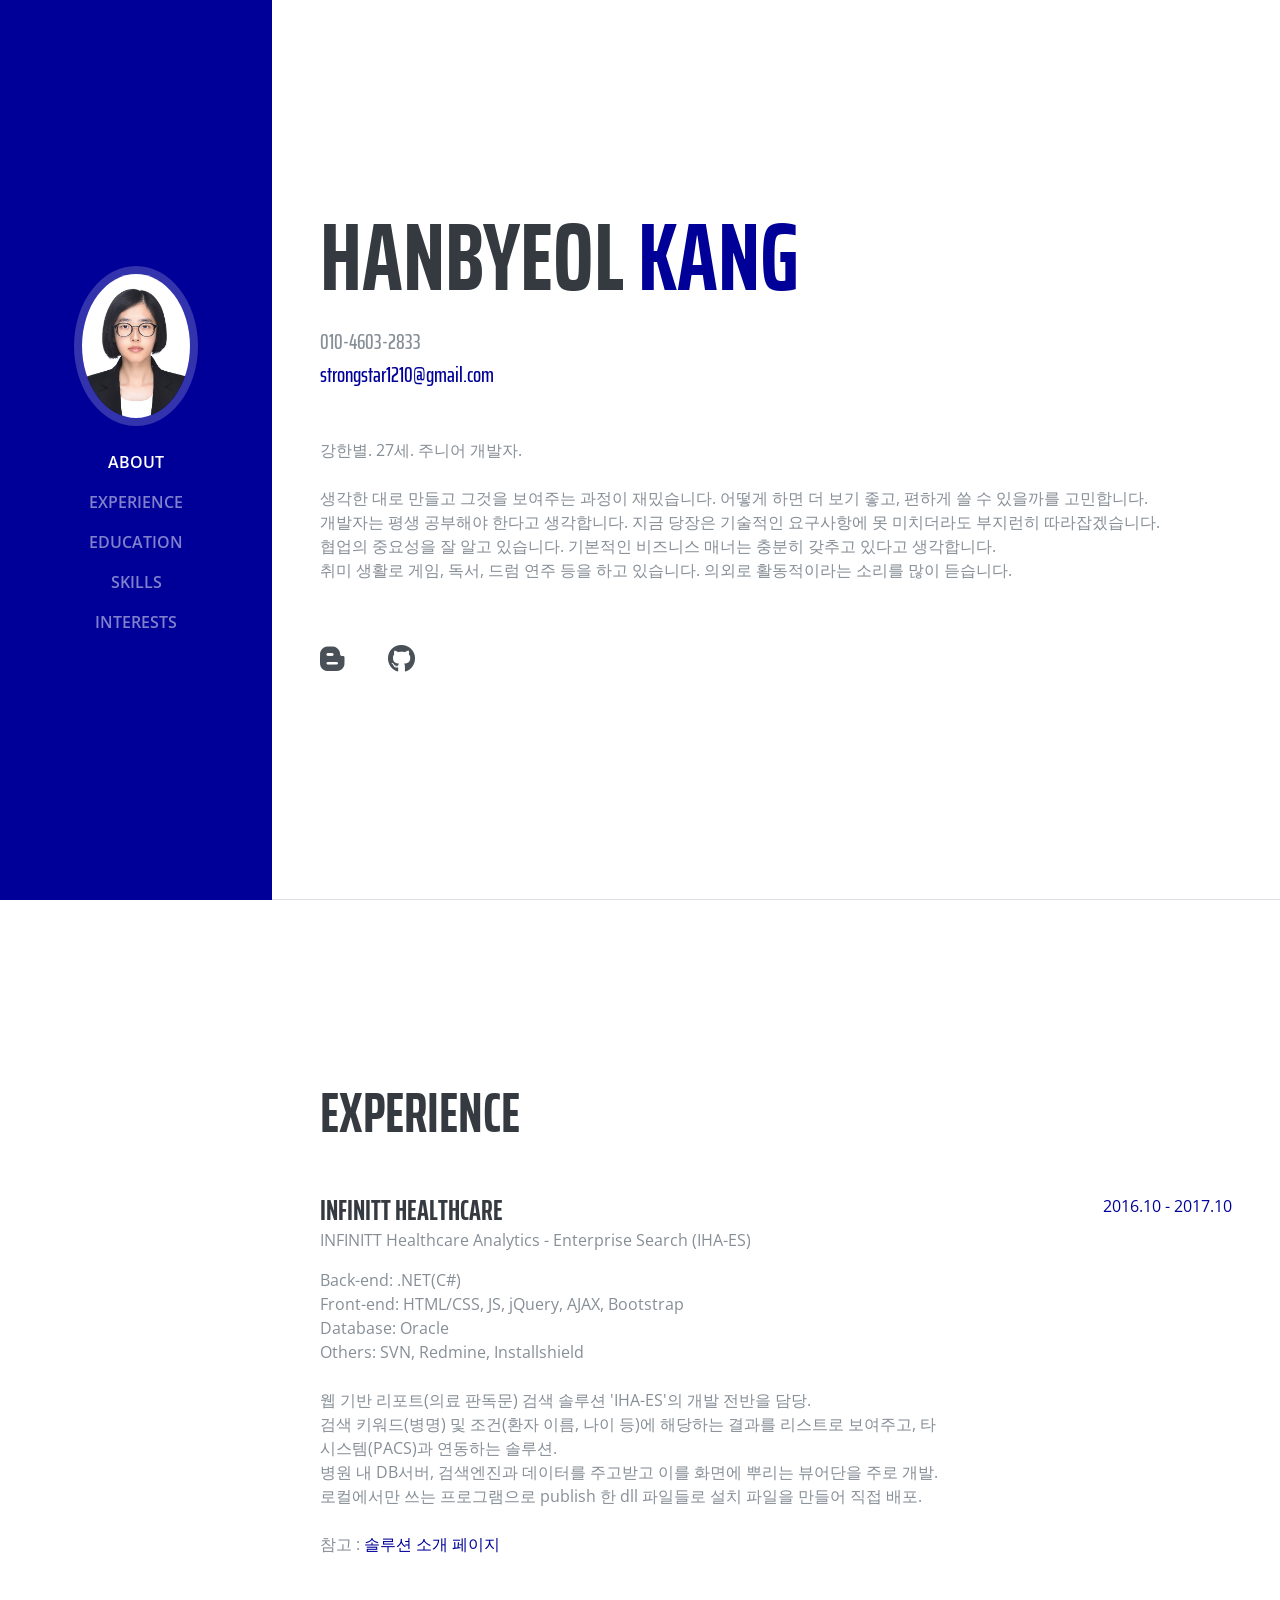
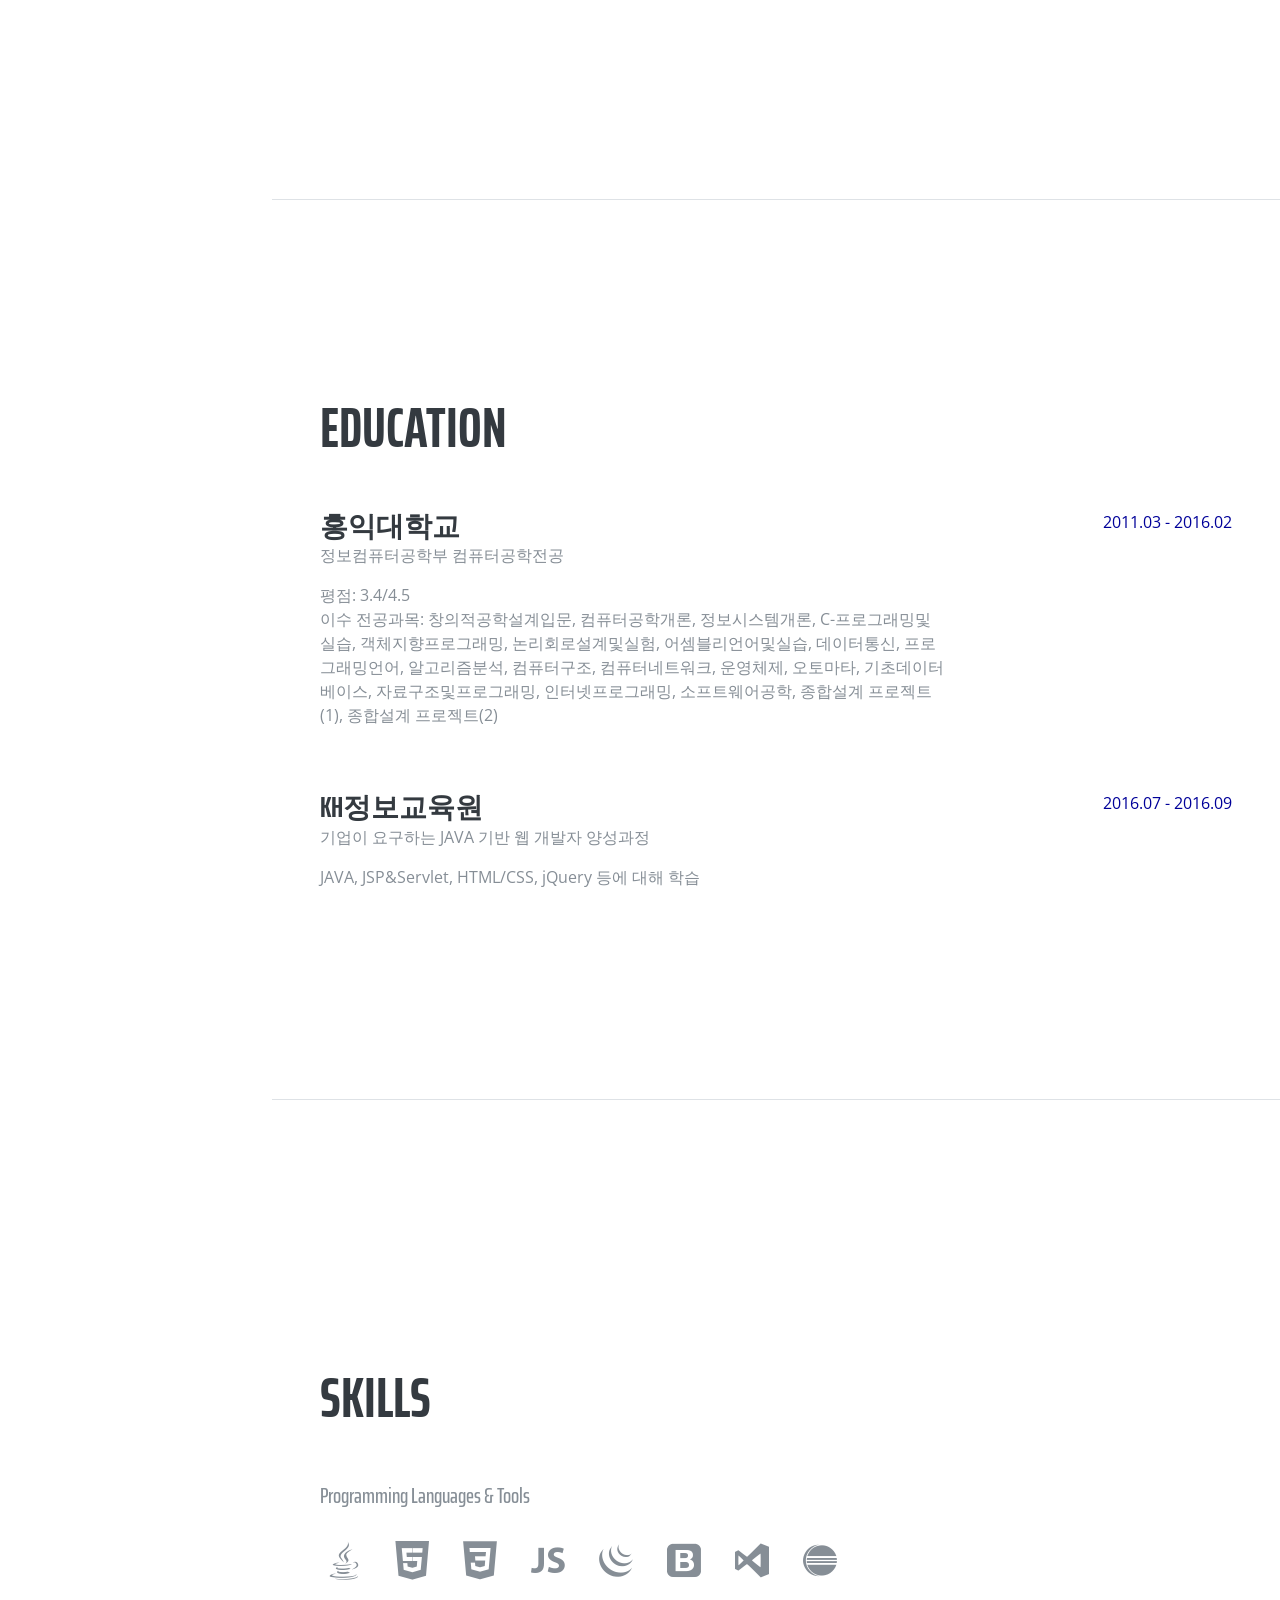
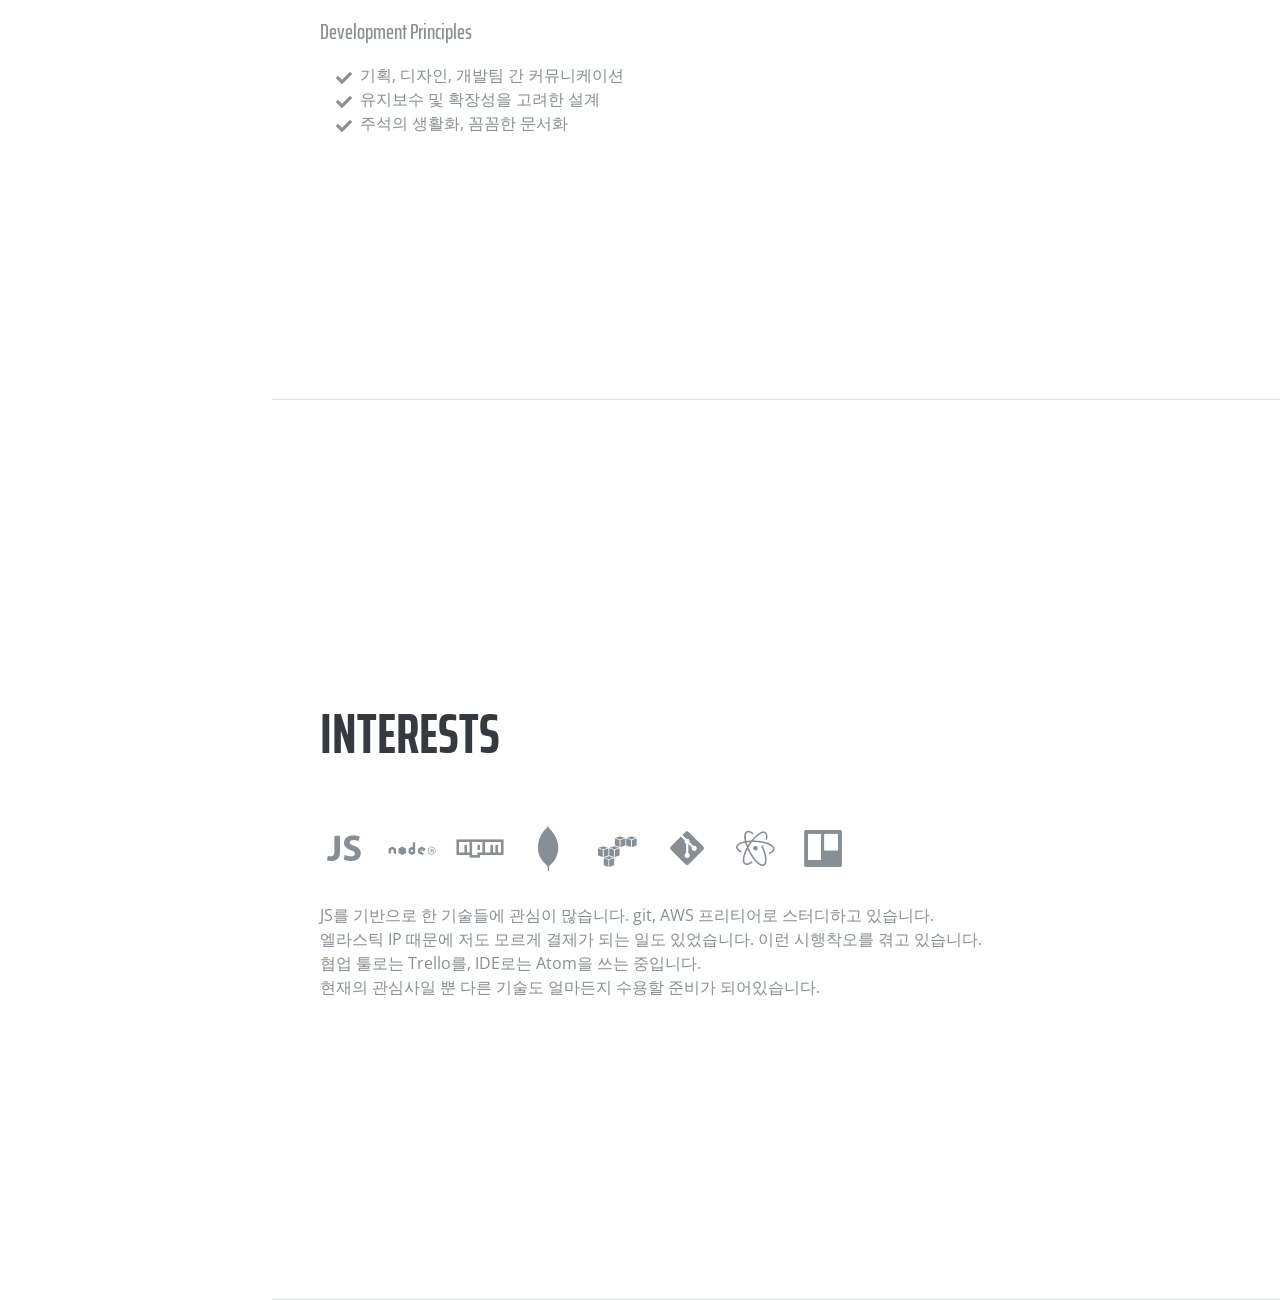
==== index.html @ 052dc984 "맞춤법 수정" ====
<!DOCTYPE html>
<html lang="en">

  <head>

    <meta charset="utf-8">
    <meta name="viewport" content="width=device-width, initial-scale=1, shrink-to-fit=no">
    <meta name="description" content="">
    <meta name="author" content="">

    <title>Han-byeol Kang's Portfolio</title>

    <!-- Bootstrap core CSS -->
    <link href="vendor/bootstrap/css/bootstrap.min.css" rel="stylesheet">

    <!-- Custom fonts for this template -->
    <link href="https://fonts.googleapis.com/css?family=Saira+Extra+Condensed:100,200,300,400,500,600,700,800,900" rel="stylesheet">
    <link href="https://fonts.googleapis.com/css?family=Open+Sans:300,300i,400,400i,600,600i,700,700i,800,800i" rel="stylesheet">
    <link href="vendor/font-awesome/css/font-awesome.min.css" rel="stylesheet">
    <link href="vendor/font-awesome-5.0.8/css/fontawesome-all.min.css" rel="stylesheet">
    <link href="vendor/devicons/css/devicons.min.css" rel="stylesheet">
    <link href="vendor/simple-line-icons/css/simple-line-icons.css" rel="stylesheet">

    <!-- Custom styles for this template -->
    <link href="css/resume.min.css" rel="stylesheet">

  </head>

  <body id="page-top">
    <nav class="navbar navbar-expand-lg navbar-dark bg-primary fixed-top" id="sideNav">
      <a class="navbar-brand js-scroll-trigger" href="#page-top">
        <span class="d-none d-lg-block">
          <img class="img-fluid img-profile rounded-circle mx-auto mb-2" src="img/profile.jpg" alt="">
        </span>
      </a>
      <button class="navbar-toggler" type="button" data-toggle="collapse" data-target="#navbarSupportedContent" aria-controls="navbarSupportedContent" aria-expanded="false" aria-label="Toggle navigation">
        <span class="navbar-toggler-icon"></span>
      </button>
      <div class="collapse navbar-collapse" id="navbarSupportedContent">
        <ul class="navbar-nav">
          <li class="nav-item">
            <a class="nav-link js-scroll-trigger" href="#about">About</a>
          </li>
          <li class="nav-item">
            <a class="nav-link js-scroll-trigger" href="#experience">Experience</a>
          </li>
          <li class="nav-item">
            <a class="nav-link js-scroll-trigger" href="#education">Education</a>
          </li>
          <li class="nav-item">
            <a class="nav-link js-scroll-trigger" href="#skills">Skills</a>
          </li>
          <li class="nav-item">
            <a class="nav-link js-scroll-trigger" href="#interests">Interests</a>
          </li>
        </ul>
      </div>
    </nav>

    <div class="container-fluid p-0">

      <section class="resume-section p-3 p-lg-5 d-flex d-column" id="about">
        <div class="my-auto">
          <h1 class="mb-0">Hanbyeol
            <span class="text-primary">Kang</span>
          </h1>
          <br/>
          <div class="subheading mb-5">
            010-4603-2833<br/>
            <a href="mailto:strongstar1210@gmail.com">strongstar1210@gmail.com</a>
          </div>
          <p class="mb-5">강한별. 27세. 주니어 개발자.<br/><br/>
            생각한 대로 만들고 그것을 보여주는 과정이 재밌습니다. 어떻게 하면 더 보기 좋고, 편하게 쓸 수 있을까를 고민합니다.<br/>
            개발자는 평생 공부해야 한다고 생각합니다. 지금 당장은 기술적인 요구사항에 못 미치더라도 부지런히 따라잡겠습니다.<br/>
            협업의 중요성을 잘 알고 있습니다. 기본적인 비즈니스 매너는 충분히 갖추고 있다고 생각합니다.<br/>
            취미 생활로 게임, 독서, 드럼 연주 등을 하고 있습니다. 의외로 활동적이라는 소리를 많이 듣습니다.
          </p>
          <ul class="list-inline list-social-icons mb-0">
            <li class="list-inline-item">
              <a href="http://strongstar.tistory.com">
                <span class="fa-stack fa-lg">
                  <i class="fab fa-blogger-b"></i>
                </span>
              </a>
            </li>
            <li class="list-inline-item">
              <a href="https://github.com/hanbyeolkang">
                <span class="fa-stack fa-lg">
                  <i class="fab fa-github"></i>
                </span>
              </a>
            </li>
          </ul>
        </div>
      </section>

      <section class="resume-section p-3 p-lg-5 d-flex flex-column" id="experience">
        <div class="my-auto">
          <h2 class="mb-5">Experience</h2>

          <div class="resume-item d-flex flex-column flex-md-row mb-5">
            <div class="resume-content mr-auto">
              <h3 class="mb-0">INFINITT Healthcare</h3>
              <div class="mb-3">INFINITT Healthcare Analytics - Enterprise Search (IHA-ES)</div>
              <p>
                Back-end: .NET(C#)<br/>
                Front-end: HTML/CSS, JS, jQuery, AJAX, Bootstrap<br/>
                Database: Oracle<br/>
                Others: SVN, Redmine, Installshield<br/>
                <br/>
                웹 기반 리포트(의료 판독문) 검색 솔루션 'IHA-ES'의 개발 전반을 담당.<br/>
                검색 키워드(병명) 및 조건(환자 이름, 나이 등)에 해당하는 결과를 리스트로 보여주고, 타 시스템(PACS)과 연동하는 솔루션.<br/>
                병원 내 DB서버, 검색엔진과 데이터를 주고받고 이를 화면에 뿌리는 뷰어단을 주로 개발.<br/>
                로컬에서만 쓰는 프로그램으로 publish 한 dll 파일들로 설치 파일을 만들어 직접 배포.<br/>
                <br/>
                참고 : <a href="https://goo.gl/Z6TwDV">솔루션 소개 페이지</a>
              </p>
            </div>
            <div class="resume-date text-md-right">
              <span class="text-primary">2016.10 - 2017.10</span>
            </div>
          </div>

        </div>

      </section>

      <section class="resume-section p-3 p-lg-5 d-flex flex-column" id="education">
        <div class="my-auto">
          <h2 class="mb-5">Education</h2>

          <div class="resume-item d-flex flex-column flex-md-row mb-5">
            <div class="resume-content mr-auto">
              <h3 class="mb-0">홍익대학교</h3>
              <div class="mb-3">정보컴퓨터공학부 컴퓨터공학전공</div>
              <p>평점: 3.4/4.5<br/>
              이수 전공과목:
              창의적공학설계입문, 컴퓨터공학개론, 정보시스템개론, C-프로그래밍및실습, 객체지향프로그래밍,
              논리회로설계및실험, 어셈블리언어및실습, 데이터통신, 프로그래밍언어, 알고리즘분석, 컴퓨터구조,
              컴퓨터네트워크, 운영체제, 오토마타, 기초데이터베이스, 자료구조및프로그래밍, 인터넷프로그래밍,
              소프트웨어공학, 종합설계 프로젝트(1), 종합설계 프로젝트(2)
              </p>
            </div>
            <div class="resume-date text-md-right">
              <span class="text-primary">2011.03 - 2016.02</span>
            </div>
          </div>

          <div class="resume-item d-flex flex-column flex-md-row">
            <div class="resume-content mr-auto">
              <h3 class="mb-0">KH정보교육원</h3>
              <div class="mb-3">기업이 요구하는 JAVA 기반 웹 개발자 양성과정</div>
              <p>JAVA, JSP&Servlet, HTML/CSS, jQuery 등에 대해 학습</p>
            </div>
            <div class="resume-date text-md-right">
              <span class="text-primary">2016.07 - 2016.09</span>
            </div>
          </div>

        </div>
      </section>

      <section class="resume-section p-3 p-lg-5 d-flex flex-column" id="skills">
        <div class="my-auto">
          <h2 class="mb-5">Skills</h2>

          <div class="subheading mb-3">Programming Languages &amp; Tools</div>
          <ul class="list-inline list-icons">
            <li class="list-inline-item">
              <i class="devicons devicons-java"></i>
            </li>
            <li class="list-inline-item">
              <i class="devicons devicons-html5"></i>
            </li>
            <li class="list-inline-item">
              <i class="devicons devicons-css3"></i>
            </li>
            <li class="list-inline-item">
              <i class="devicons devicons-javascript"></i>
            </li>
            <li class="list-inline-item">
              <i class="devicons devicons-jquery"></i>
            </li>
            <li class="list-inline-item">
              <i class="devicons devicons-bootstrap"></i>
            </li>
            <li class="list-inline-item">
              <i class="devicons devicons-visualstudio"></i>
            </li>
            <li class="list-inline-item">
              <i class="devicons devicons-eclipse"></i>
            </li>
          </ul>

          <div class="subheading mb-3">Development Principles</div>
          <ul class="fa-ul mb-0">
            <li>
              <i class="fa-li fa fa-check"></i>
              기획, 디자인, 개발팀 간 커뮤니케이션</li>
            <li>
              <i class="fa-li fa fa-check"></i>
              유지보수 및 확장성을 고려한 설계</li>
            <li>
              <i class="fa-li fa fa-check"></i>
              주석의 생활화, 꼼꼼한 문서화</li>
          </ul>
        </div>
      </section>

      <section class="resume-section p-3 p-lg-5 d-flex flex-column" id="interests">
        <div class="my-auto">
          <h2 class="mb-5">Interests</h2>

          <ul class="list-inline list-icons">
            <li class="list-inline-item">
              <i class="devicons devicons-javascript"></i>
            </li>
            <li class="list-inline-item">
              <i class="devicons devicons devicons-nodejs"></i>
            </li>
            <li class="list-inline-item">
              <i class="devicons devicons-npm"></i>
            </li>
            <li class="list-inline-item">
              <i class="devicons devicons-mongodb"></i>
            </li>
            <li class="list-inline-item">
              <i class="devicons devicons-aws"></i>
            </li>
            <li class="list-inline-item">
              <i class="devicons devicons-git"></i>
            </li>
            <li class="list-inline-item">
              <i class="devicons devicons-atom"></i>
            </li>
            <li class="list-inline-item">
              <i class="devicons devicons-trello"></i>
            </li>
          </ul>

          <p class="mb-0">
            JS를 기반으로 한 기술들에 관심이 많습니다. git, AWS 프리티어로 스터디하고 있습니다.<br/>
            엘라스틱 IP 때문에 저도 모르게 결제가 되는 일도 있었습니다. 이런 시행착오를 겪고 있습니다.<br/>
            협업 툴로는 Trello를, IDE로는 Atom을 쓰는 중입니다.<br/>
            현재의 관심사일 뿐 다른 기술도 얼마든지 수용할 준비가 되어있습니다.
          </p>
        </div>
      </section>

    </div>

    <!-- Bootstrap core JavaScript -->
    <script src="vendor/jquery/jquery.min.js"></script>
    <script src="vendor/bootstrap/js/bootstrap.bundle.min.js"></script>

    <!-- Plugin JavaScript -->
    <script src="vendor/jquery-easing/jquery.easing.min.js"></script>

    <!-- Custom scripts for this template -->
    <script src="js/resume.min.js"></script>

  </body>

</html>
---- vendor/devicons/css/devicons.min.css ----
/*!
 *  Devicons 1.8.0 made by Theodore Vorillas / http://vorillaz.com 
 */
@font-face{font-family:devicons;src:url(../fonts/devicons.eot?xqxft6);src:url(../fonts/devicons.eot?#iefixxqxft6) format("embedded-opentype"),url(../fonts/devicons.woff?xqxft6) format("woff"),url(../fonts/devicons.ttf?xqxft6) format("truetype"),url(../fonts/devicons.svg?xqxft6#devicons) format("svg");font-weight:400;font-style:normal}.devicons{font-family:devicons;speak:none;font-style:normal;font-weight:400;font-variant:normal;text-transform:none;line-height:1;-webkit-font-smoothing:antialiased;-moz-osx-font-smoothing:grayscale}.devicons-git:before{content:"\e602"}.devicons-git_compare:before{content:"\e628"}.devicons-git_branch:before{content:"\e625"}.devicons-git_commit:before{content:"\e629"}.devicons-git_pull_request:before{content:"\e626"}.devicons-git_merge:before{content:"\e627"}.devicons-bitbucket:before{content:"\e603"}.devicons-github_alt:before{content:"\e608"}.devicons-github_badge:before{content:"\e609"}.devicons-github:before{content:"\e60a"}.devicons-github_full:before{content:"\e617"}.devicons-java:before{content:"\e638"}.devicons-ruby:before{content:"\e639"}.devicons-scala:before{content:"\e637"}.devicons-python:before{content:"\e63c"}.devicons-go:before{content:"\e624"}.devicons-ruby_on_rails:before{content:"\e63b"}.devicons-django:before{content:"\e61d"}.devicons-markdown:before{content:"\e63e"}.devicons-php:before{content:"\e63d"}.devicons-mysql:before{content:"\e604"}.devicons-streamline:before{content:"\e605"}.devicons-database:before{content:"\e606"}.devicons-laravel:before{content:"\e63f"}.devicons-javascript:before{content:"\e64e"}.devicons-angular:before{content:"\e653"}.devicons-backbone:before{content:"\e652"}.devicons-coffeescript:before{content:"\e651"}.devicons-jquery:before{content:"\e650"}.devicons-modernizr:before{content:"\e620"}.devicons-jquery_ui:before{content:"\e654"}.devicons-ember:before{content:"\e61b"}.devicons-dojo:before{content:"\e61c"}.devicons-nodejs:before{content:"\e619"}.devicons-nodejs_small:before{content:"\e618"}.devicons-javascript_shield:before{content:"\e64f"}.devicons-bootstrap:before{content:"\e647"}.devicons-sass:before{content:"\e64b"}.devicons-css3_full:before{content:"\e64a"}.devicons-css3:before{content:"\e649"}.devicons-html5:before{content:"\e636"}.devicons-html5_multimedia:before{content:"\e632"}.devicons-html5_device_access:before{content:"\e633"}.devicons-html5_3d_effects:before{content:"\e635"}.devicons-html5_connectivity:before{content:"\e634"}.devicons-ghost_small:before{content:"\e614"}.devicons-ghost:before{content:"\e61f"}.devicons-magento:before{content:"\e640"}.devicons-joomla:before{content:"\e641"}.devicons-jekyll_small:before{content:"\e60d"}.devicons-drupal:before{content:"\e642"}.devicons-wordpress:before{content:"\e60b"}.devicons-grunt:before{content:"\e64c"}.devicons-bower:before{content:"\e64d"}.devicons-npm:before{content:"\e61e"}.devicons-yahoo_small:before{content:"\e62b"}.devicons-yahoo:before{content:"\e615"}.devicons-bing_small:before{content:"\e600"}.devicons-windows:before{content:"\e60f"}.devicons-linux:before{content:"\e612"}.devicons-ubuntu:before{content:"\e63a"}.devicons-android:before{content:"\e60e"}.devicons-apple:before{content:"\e611"}.devicons-appstore:before{content:"\e613"}.devicons-phonegap:before{content:"\e630"}.devicons-blackberry:before{content:"\e623"}.devicons-stackoverflow:before{content:"\e610"}.devicons-techcrunch:before{content:"\e62c"}.devicons-codrops:before{content:"\e62f"}.devicons-css_tricks:before{content:"\e601"}.devicons-smashing_magazine:before{content:"\e62d"}.devicons-netmagazine:before{content:"\e62e"}.devicons-codepen:before{content:"\e616"}.devicons-cssdeck:before{content:"\e62a"}.devicons-hackernews:before{content:"\e61a"}.devicons-dropbox:before{content:"\e607"}.devicons-google_drive:before{content:"\e631"}.devicons-visualstudio:before{content:"\e60c"}.devicons-unity_small:before{content:"\e621"}.devicons-raspberry_pi:before{content:"\e622"}.devicons-chrome:before{content:"\e643"}.devicons-ie:before{content:"\e644"}.devicons-firefox:before{content:"\e645"}.devicons-opera:before{content:"\e646"}.devicons-safari:before{content:"\e648"}.devicons-swift:before{content:"\e655"}.devicons-symfony:before{content:"\e656"}.devicons-symfony_badge:before{content:"\e657"}.devicons-less:before{content:"\e658"}.devicons-stylus:before{content:"\e659"}.devicons-trello:before{content:"\e65a"}.devicons-atlassian:before{content:"\e65b"}.devicons-jira:before{content:"\e65c"}.devicons-envato:before{content:"\e65d"}.devicons-snap_svg:before{content:"\e65e"}.devicons-raphael:before{content:"\e65f"}.devicons-google_analytics:before{content:"\e660"}.devicons-compass:before{content:"\e661"}.devicons-onedrive:before{content:"\e662"}.devicons-gulp:before{content:"\e663"}.devicons-atom:before{content:"\e664"}.devicons-cisco:before{content:"\e665"}.devicons-nancy:before{content:"\e666"}.devicons-clojure:before{content:"\e668"}.devicons-clojure_alt:before{content:"\e66a"}.devicons-perl:before{content:"\e669"}.devicons-celluloid:before{content:"\e66b"}.devicons-w3c:before{content:"\e66c"}.devicons-redis:before{content:"\e66d"}.devicons-postgresql:before{content:"\e66e"}.devicons-webplatform:before{content:"\e66f"}.devicons-jenkins:before{content:"\e667"}.devicons-requirejs:before{content:"\e670"}.devicons-opensource:before{content:"\e671"}.devicons-typo3:before{content:"\e672"}.devicons-uikit:before{content:"\e673"}.devicons-doctrine:before{content:"\e674"}.devicons-groovy:before{content:"\e675"}.devicons-nginx:before{content:"\e676"}.devicons-haskell:before{content:"\e677"}.devicons-zend:before{content:"\e678"}.devicons-gnu:before{content:"\e679"}.devicons-yeoman:before{content:"\e67a"}.devicons-heroku:before{content:"\e67b"}.devicons-debian:before{content:"\e67d"}.devicons-travis:before{content:"\e67e"}.devicons-dotnet:before{content:"\e67f"}.devicons-codeigniter:before{content:"\e680"}.devicons-javascript_badge:before{content:"\e681"}.devicons-yii:before{content:"\e682"}.devicons-msql_server:before{content:"\e67c"}.devicons-composer:before{content:"\e683"}.devicons-krakenjs_badge:before{content:"\e684"}.devicons-krakenjs:before{content:"\e685"}.devicons-mozilla:before{content:"\e686"}.devicons-firebase:before{content:"\e687"}.devicons-sizzlejs:before{content:"\e688"}.devicons-creativecommons:before{content:"\e689"}.devicons-creativecommons_badge:before{content:"\e68a"}.devicons-mitlicence:before{content:"\e68b"}.devicons-senchatouch:before{content:"\e68c"}.devicons-bugsense:before{content:"\e68d"}.devicons-extjs:before{content:"\e68e"}.devicons-mootools_badge:before{content:"\e68f"}.devicons-mootools:before{content:"\e690"}.devicons-ruby_rough:before{content:"\e691"}.devicons-komodo:before{content:"\e692"}.devicons-coda:before{content:"\e693"}.devicons-bintray:before{content:"\e694"}.devicons-terminal:before{content:"\e695"}.devicons-code:before{content:"\e696"}.devicons-responsive:before{content:"\e697"}.devicons-dart:before{content:"\e698"}.devicons-aptana:before{content:"\e699"}.devicons-mailchimp:before{content:"\e69a"}.devicons-netbeans:before{content:"\e69b"}.devicons-dreamweaver:before{content:"\e69c"}.devicons-brackets:before{content:"\e69d"}.devicons-eclipse:before{content:"\e69e"}.devicons-cloud9:before{content:"\e69f"}.devicons-scrum:before{content:"\e6a0"}.devicons-prolog:before{content:"\e6a1"}.devicons-terminal_badge:before{content:"\e6a2"}.devicons-code_badge:before{content:"\e6a3"}.devicons-mongodb:before{content:"\e6a4"}.devicons-meteor:before{content:"\e6a5"}.devicons-meteorfull:before{content:"\e6a6"}.devicons-fsharp:before{content:"\e6a7"}.devicons-rust:before{content:"\e6a8"}.devicons-ionic:before{content:"\e6a9"}.devicons-sublime:before{content:"\e6aa"}.devicons-appcelerator:before{content:"\e6ab"}.devicons-asterisk:before{content:"\e6ac"}.devicons-aws:before{content:"\e6ad"}.devicons-digital-ocean:before{content:"\e6ae"}.devicons-dlang:before{content:"\e6af"}.devicons-docker:before{content:"\e6b0"}.devicons-erlang:before{content:"\e6b1"}.devicons-google-cloud-platform:before{content:"\e6b2"}.devicons-grails:before{content:"\e6b3"}.devicons-illustrator:before{content:"\e6b4"}.devicons-intellij:before{content:"\e6b5"}.devicons-materializecss:before{content:"\e6b6"}.devicons-openshift:before{content:"\e6b7"}.devicons-photoshop:before{content:"\e6b8"}.devicons-rackspace:before{content:"\e6b9"}.devicons-react:before{content:"\e6ba"}.devicons-redhat:before{content:"\e6bb"}.devicons-scriptcs:before{content:"\e6bc"}.devicons-sqllite:before{content:"\e6c4"}.devicons-vim:before{content:"\e6c5"}
---- css/resume.min.css ----
body{font-family:'Open Sans',serif;padding-top:54px;color:#868e96}
@media (min-width: 992px) {
body{padding-top:0;padding-left:17rem}
}
h1,h2,h3,h4,h5,h6{font-family:'Saira Extra Condensed',serif;font-weight:700;text-transform:uppercase;color:#343a40}
h1{font-size:6rem;line-height:5.5rem}
h2{font-size:3.5rem}
.subheading{font-weight:500;font-family:'Saira Extra Condensed',serif;font-size:1.35rem}
.list-social-icons a{color:#495057}
.list-social-icons a:hover{color:#009}
.list-social-icons a .fa-lg{font-size:1.75rem}
.list-icons{font-size:3rem}
.list-icons .list-inline-item i:hover{color:#009}
#sideNav .navbar-nav .nav-item .nav-link{font-weight:600;text-transform:uppercase}
@media (min-width: 992px) {
#sideNav{text-align:center;position:fixed;top:0;left:0;display:flex;flex-direction:column;width:17rem;height:100vh}
#sideNav .navbar-brand{display:flex;margin:auto auto 0;padding:.5rem}
#sideNav .navbar-brand .img-profile{max-width:10rem;max-height:10rem;border:.5rem solid rgba(255,255,255,0.2)}
#sideNav .navbar-collapse{display:flex;align-items:flex-start;flex-grow:0;width:100%;margin-bottom:auto}
#sideNav .navbar-collapse .navbar-nav{flex-direction:column;width:100%}
#sideNav .navbar-collapse .navbar-nav .nav-item{display:block}
#sideNav .navbar-collapse .navbar-nav .nav-item .nav-link{display:block}
}
section.resume-section{border-bottom:1px solid #dee2e6;padding-top:5rem!important;padding-bottom:5rem!important}
section.resume-section .resume-item .resume-date{min-width:none}
@media (min-width: 768px) {
section.resume-section{min-height:100vh}
section.resume-section .resume-item .resume-date{min-width:18rem}
}
@media (min-width: 992px) {
section.resume-section{padding-top:3rem!important;padding-bottom:3rem!important}
}
.bg-primary{background-color:#009!important}
.text-primary{color:#009!important}
a{color:#009}
a:hover,a:focus,a:active{color:#66f}
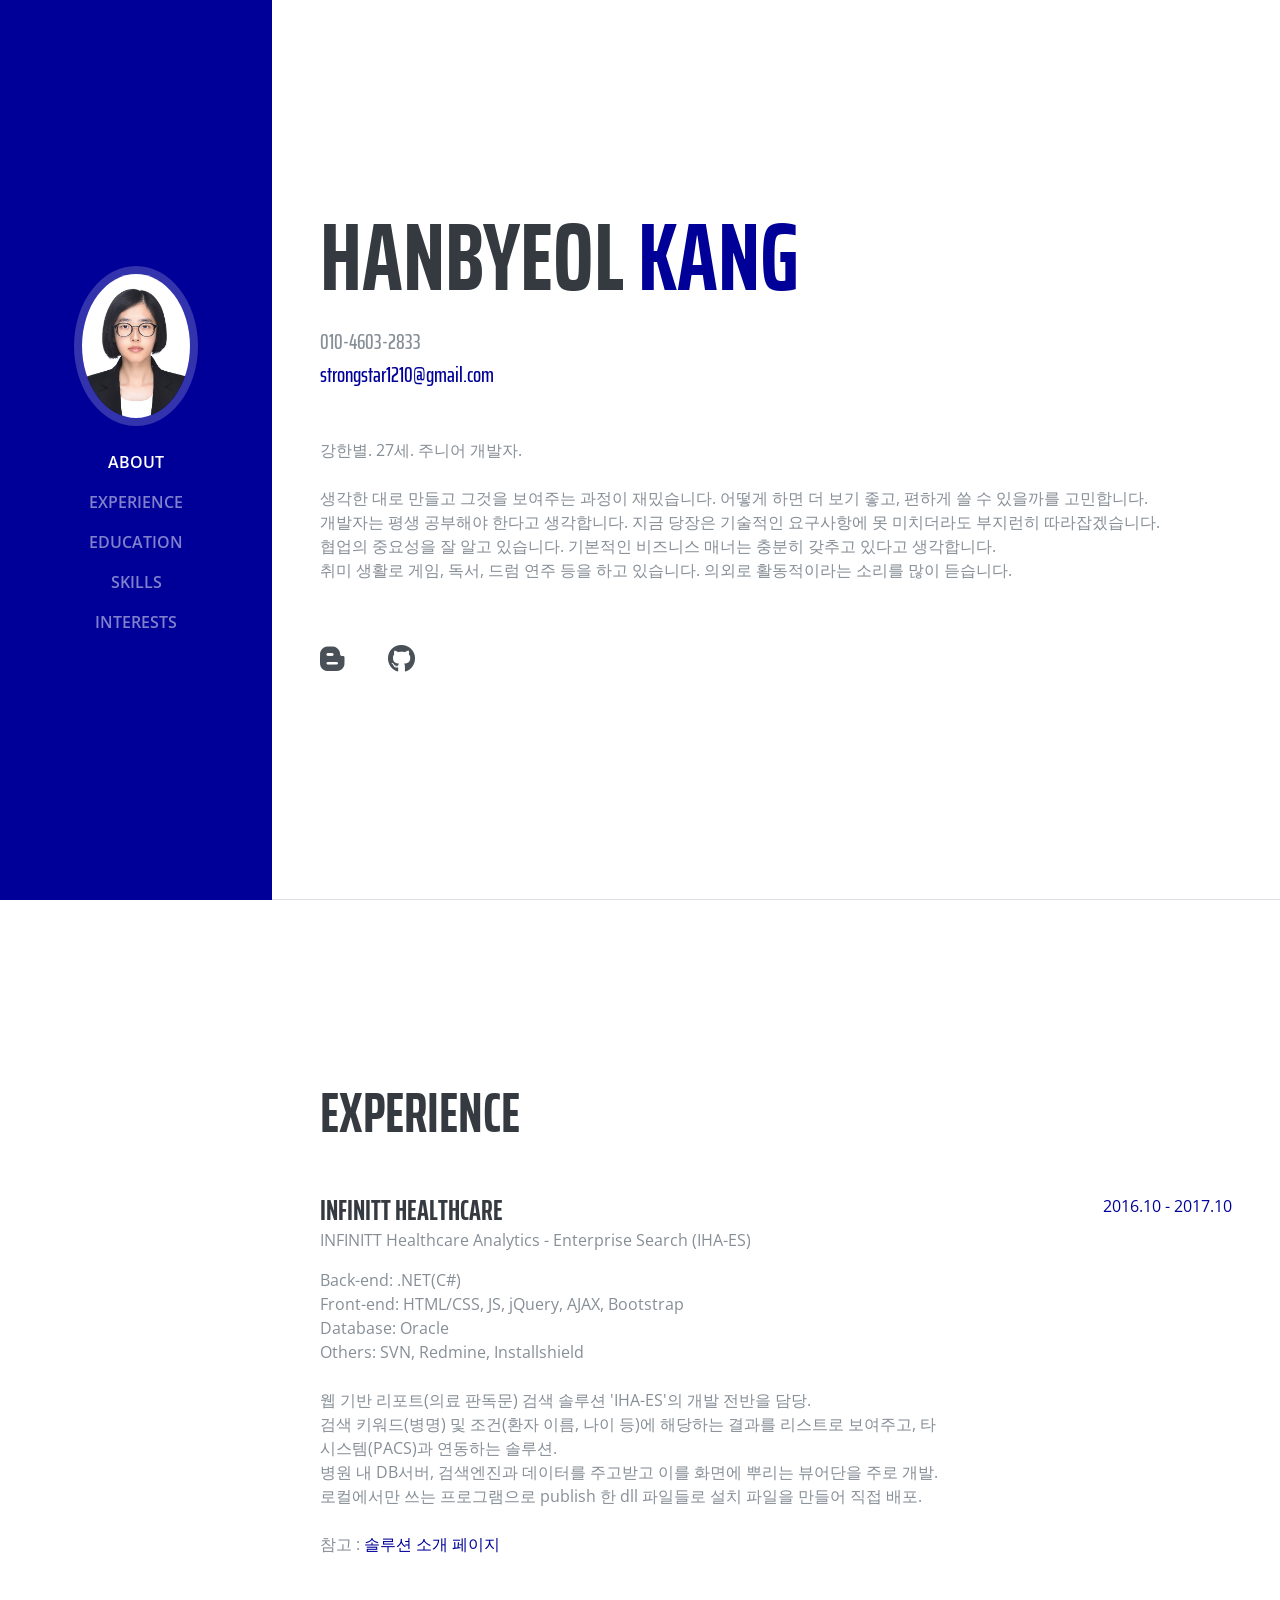
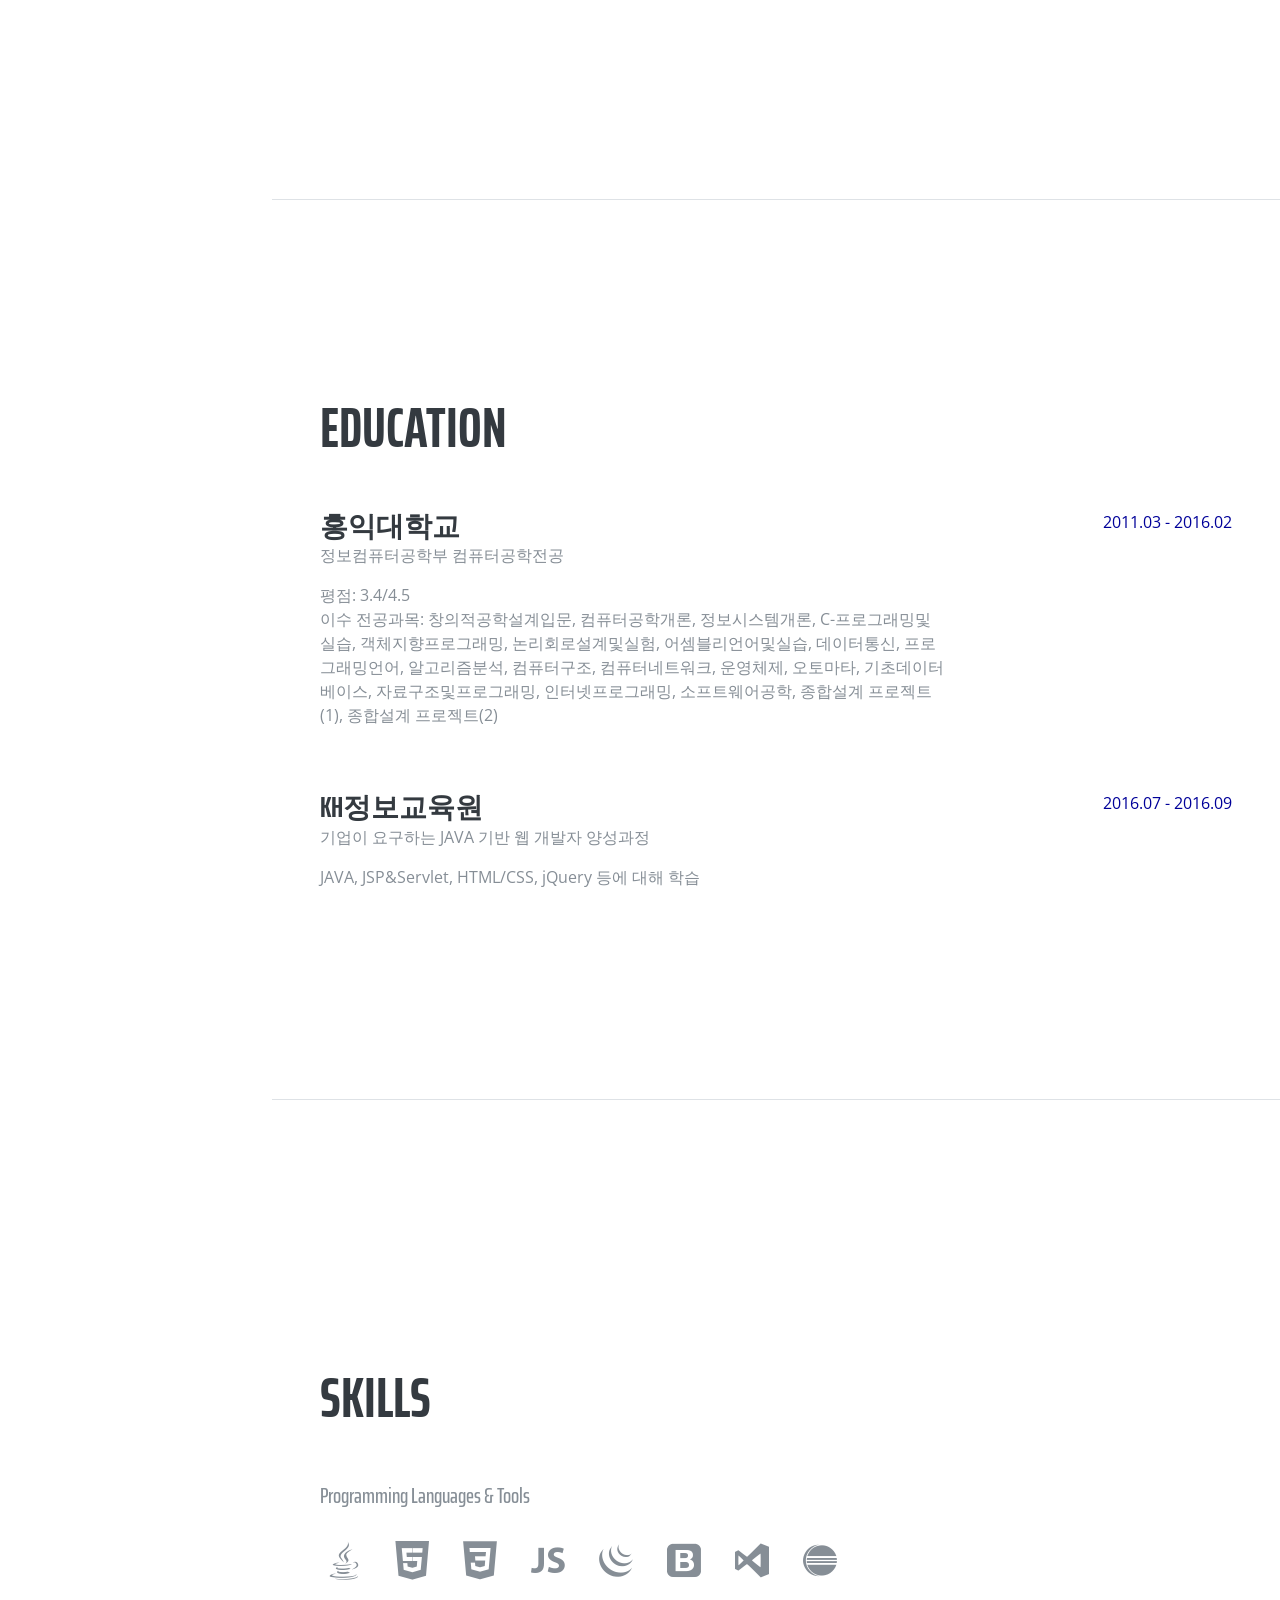
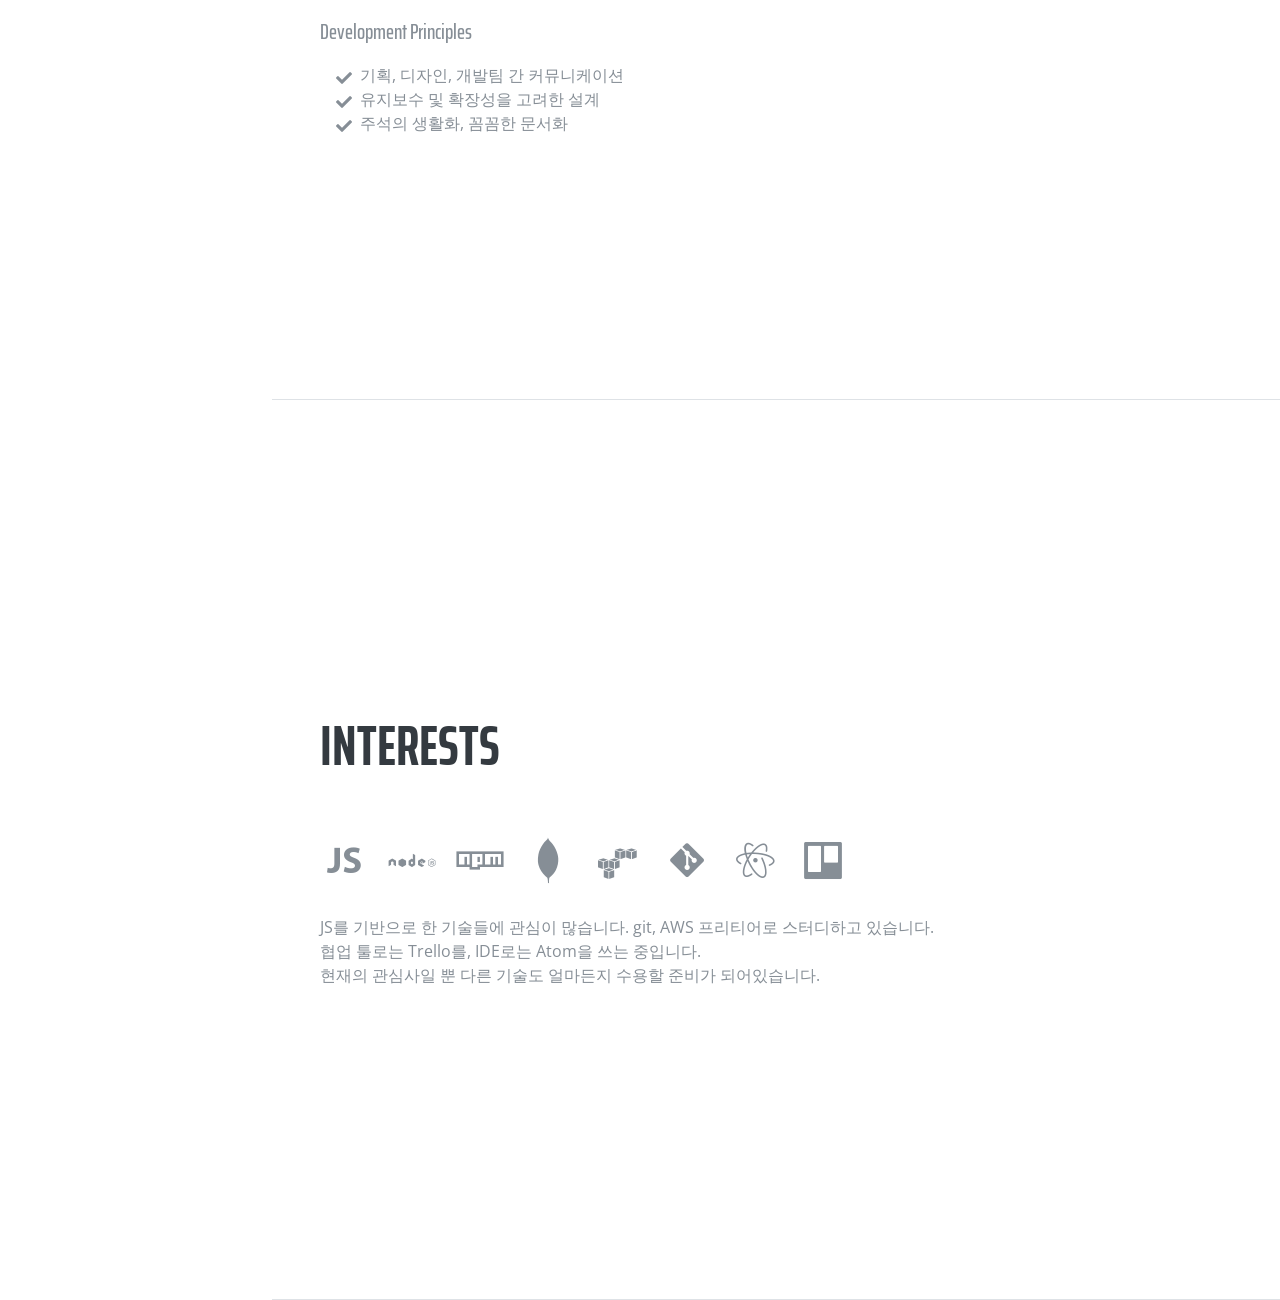
==== commit c121d8aa: "불필요한 말 삭제" ====
--- a/index.html
+++ b/index.html
@@ -8,7 +8,7 @@
     <meta name="description" content="">
     <meta name="author" content="">
 
-    <title>Han-byeol Kang's Portfolio</title>
+    <title>Han-byeol Kang's resume</title>
 
     <!-- Bootstrap core CSS -->
     <link href="vendor/bootstrap/css/bootstrap.min.css" rel="stylesheet">
@@ -77,14 +77,14 @@
           </p>
           <ul class="list-inline list-social-icons mb-0">
             <li class="list-inline-item">
-              <a href="http://strongstar.tistory.com">
+              <a href="http://strongstar.tistory.com" target="_blank">
                 <span class="fa-stack fa-lg">
                   <i class="fab fa-blogger-b"></i>
                 </span>
               </a>
             </li>
             <li class="list-inline-item">
-              <a href="https://github.com/hanbyeolkang">
+              <a href="https://github.com/hanbyeolkang" target="_blank">
                 <span class="fa-stack fa-lg">
                   <i class="fab fa-github"></i>
                 </span>
@@ -113,7 +113,7 @@
                 병원 내 DB서버, 검색엔진과 데이터를 주고받고 이를 화면에 뿌리는 뷰어단을 주로 개발.<br/>
                 로컬에서만 쓰는 프로그램으로 publish 한 dll 파일들로 설치 파일을 만들어 직접 배포.<br/>
                 <br/>
-                참고 : <a href="https://goo.gl/Z6TwDV">솔루션 소개 페이지</a>
+                참고 : <a href="https://goo.gl/Z6TwDV" target="_blank">솔루션 소개 페이지</a>
               </p>
             </div>
             <div class="resume-date text-md-right">
@@ -240,7 +240,6 @@
 
           <p class="mb-0">
             JS를 기반으로 한 기술들에 관심이 많습니다. git, AWS 프리티어로 스터디하고 있습니다.<br/>
-            엘라스틱 IP 때문에 저도 모르게 결제가 되는 일도 있었습니다. 이런 시행착오를 겪고 있습니다.<br/>
             협업 툴로는 Trello를, IDE로는 Atom을 쓰는 중입니다.<br/>
             현재의 관심사일 뿐 다른 기술도 얼마든지 수용할 준비가 되어있습니다.
           </p>
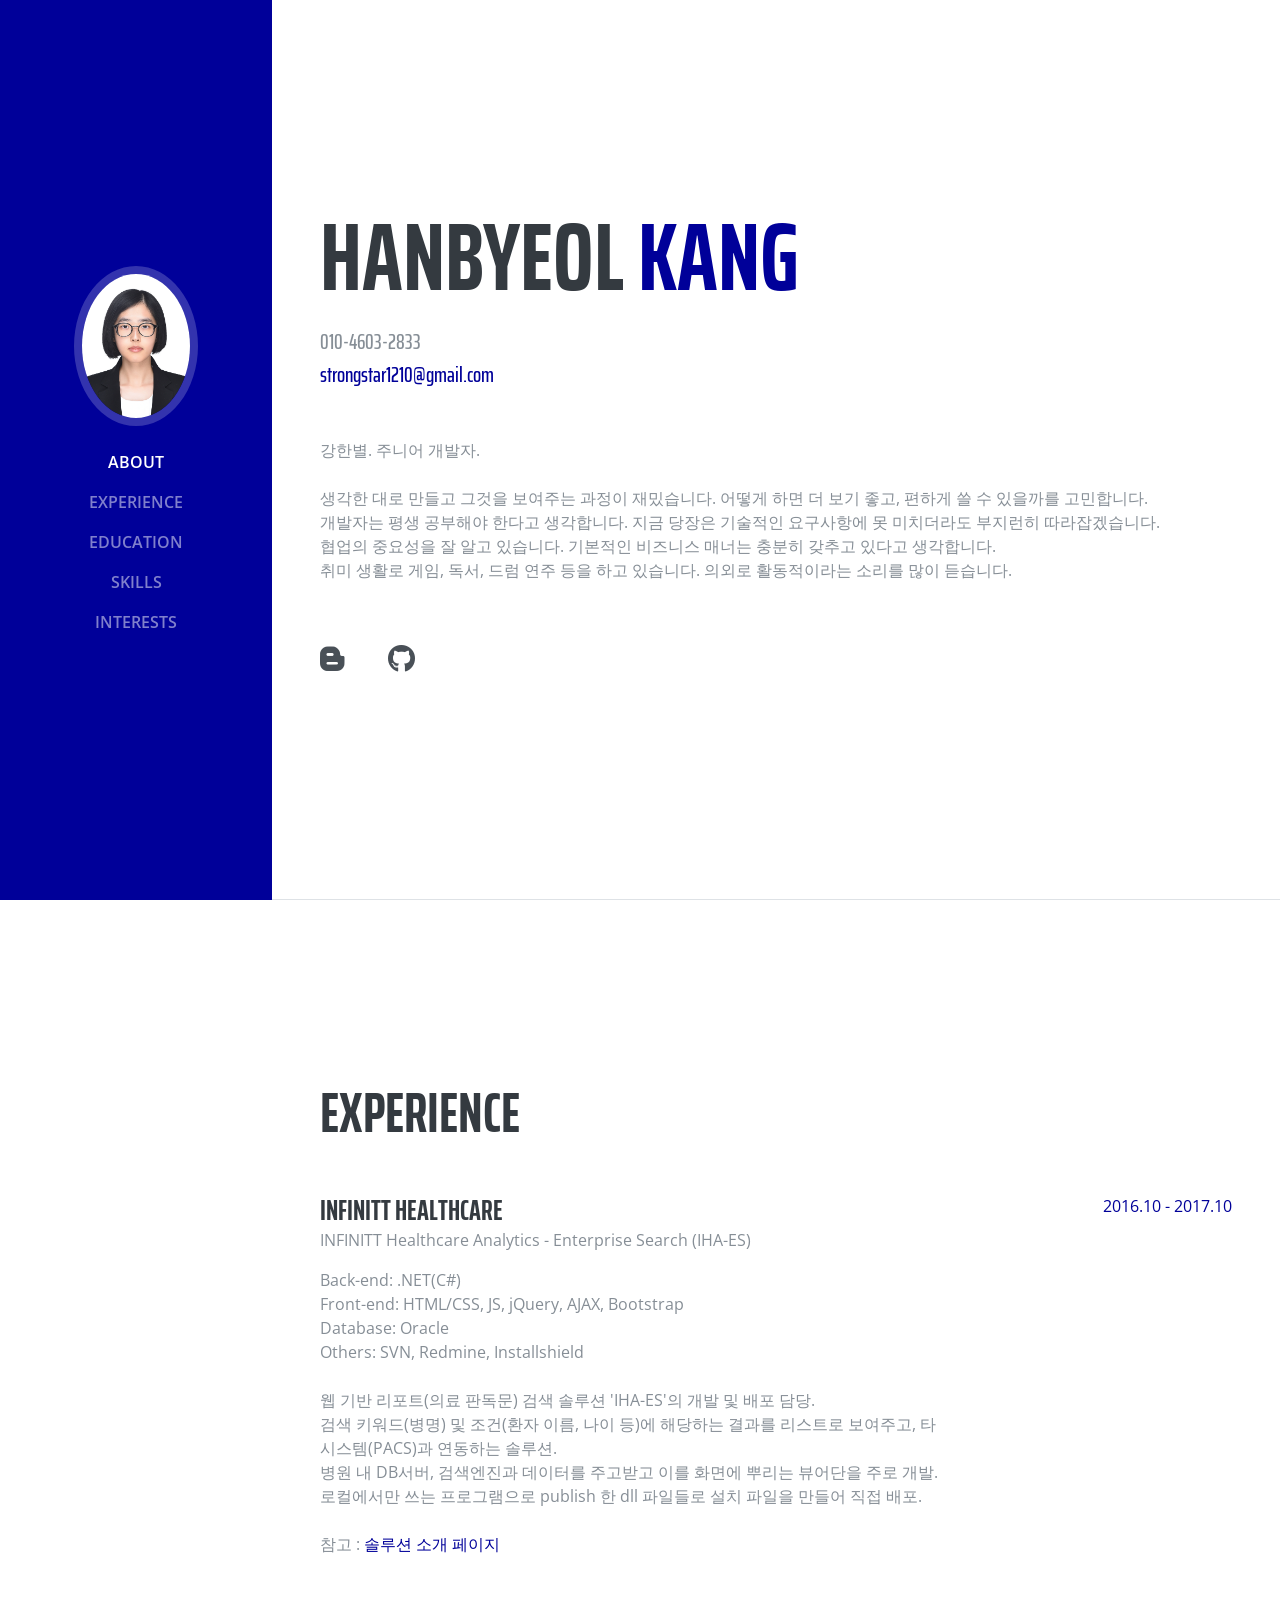
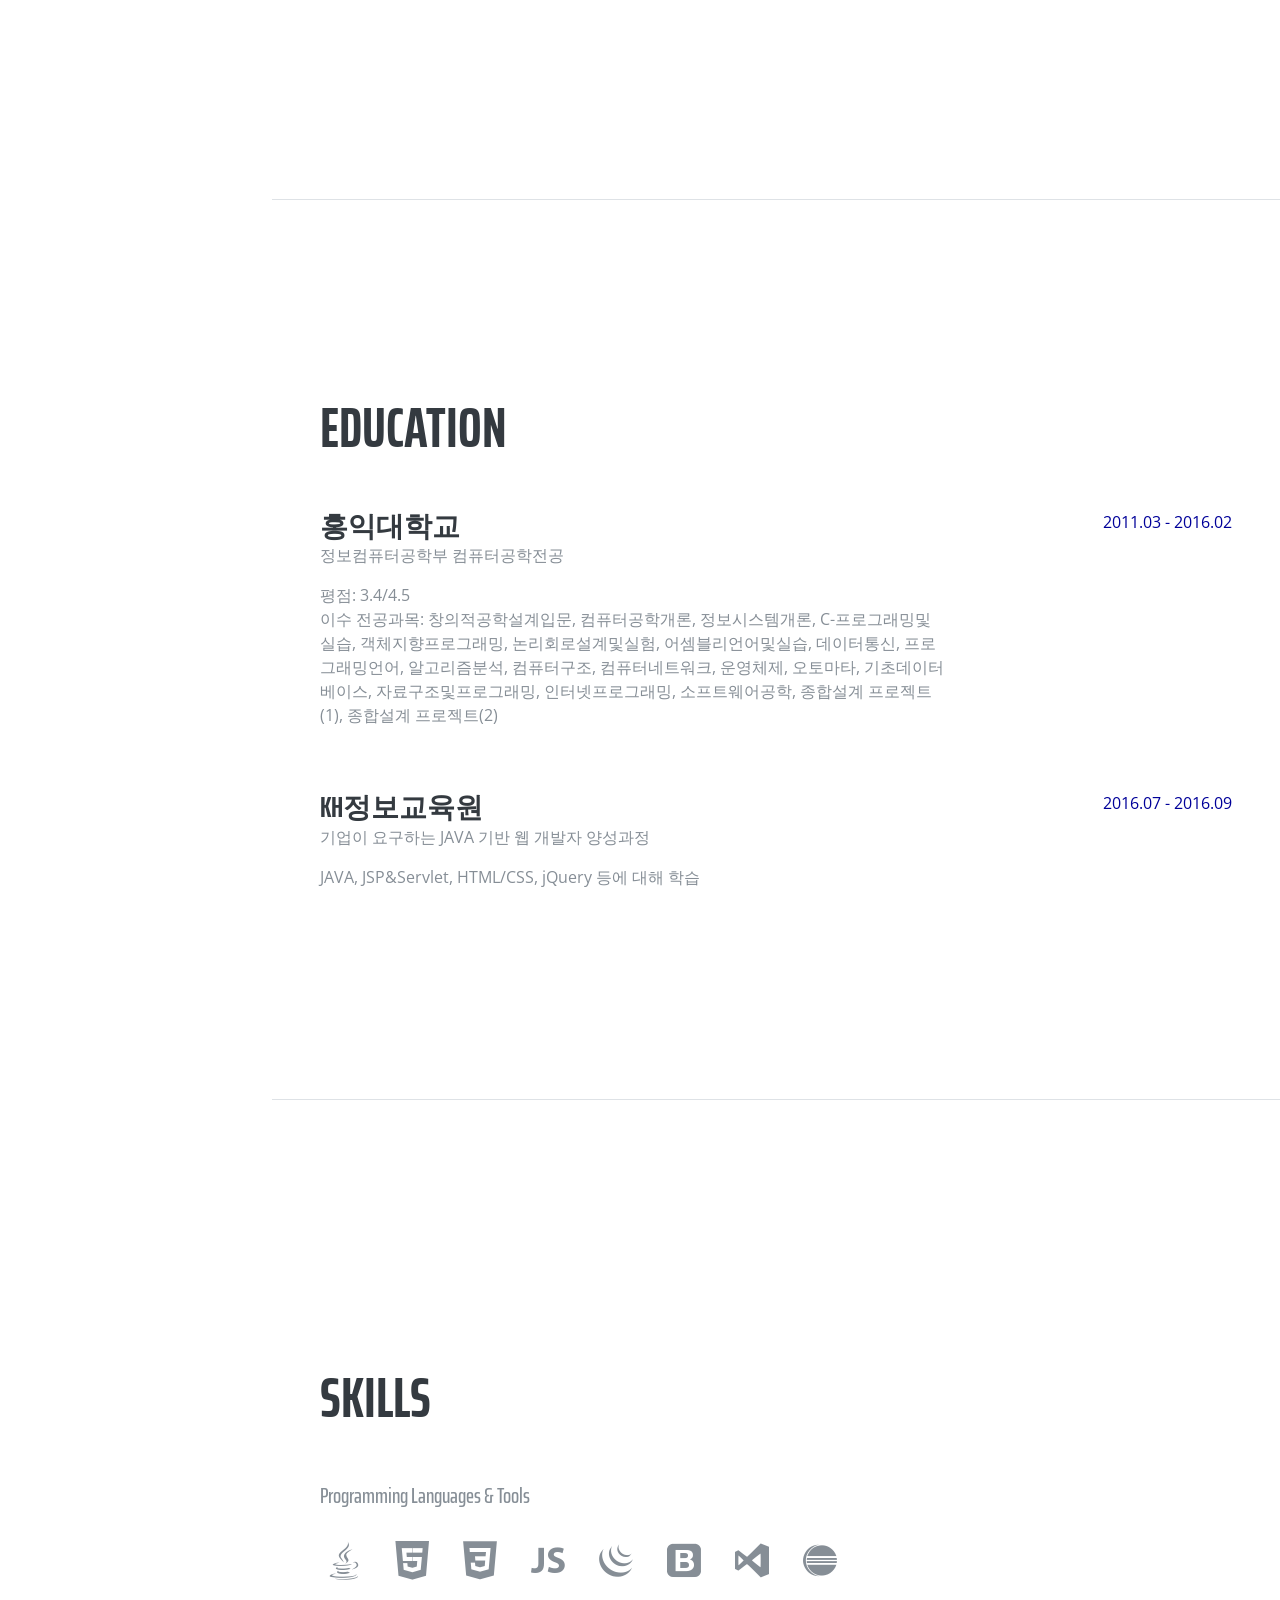
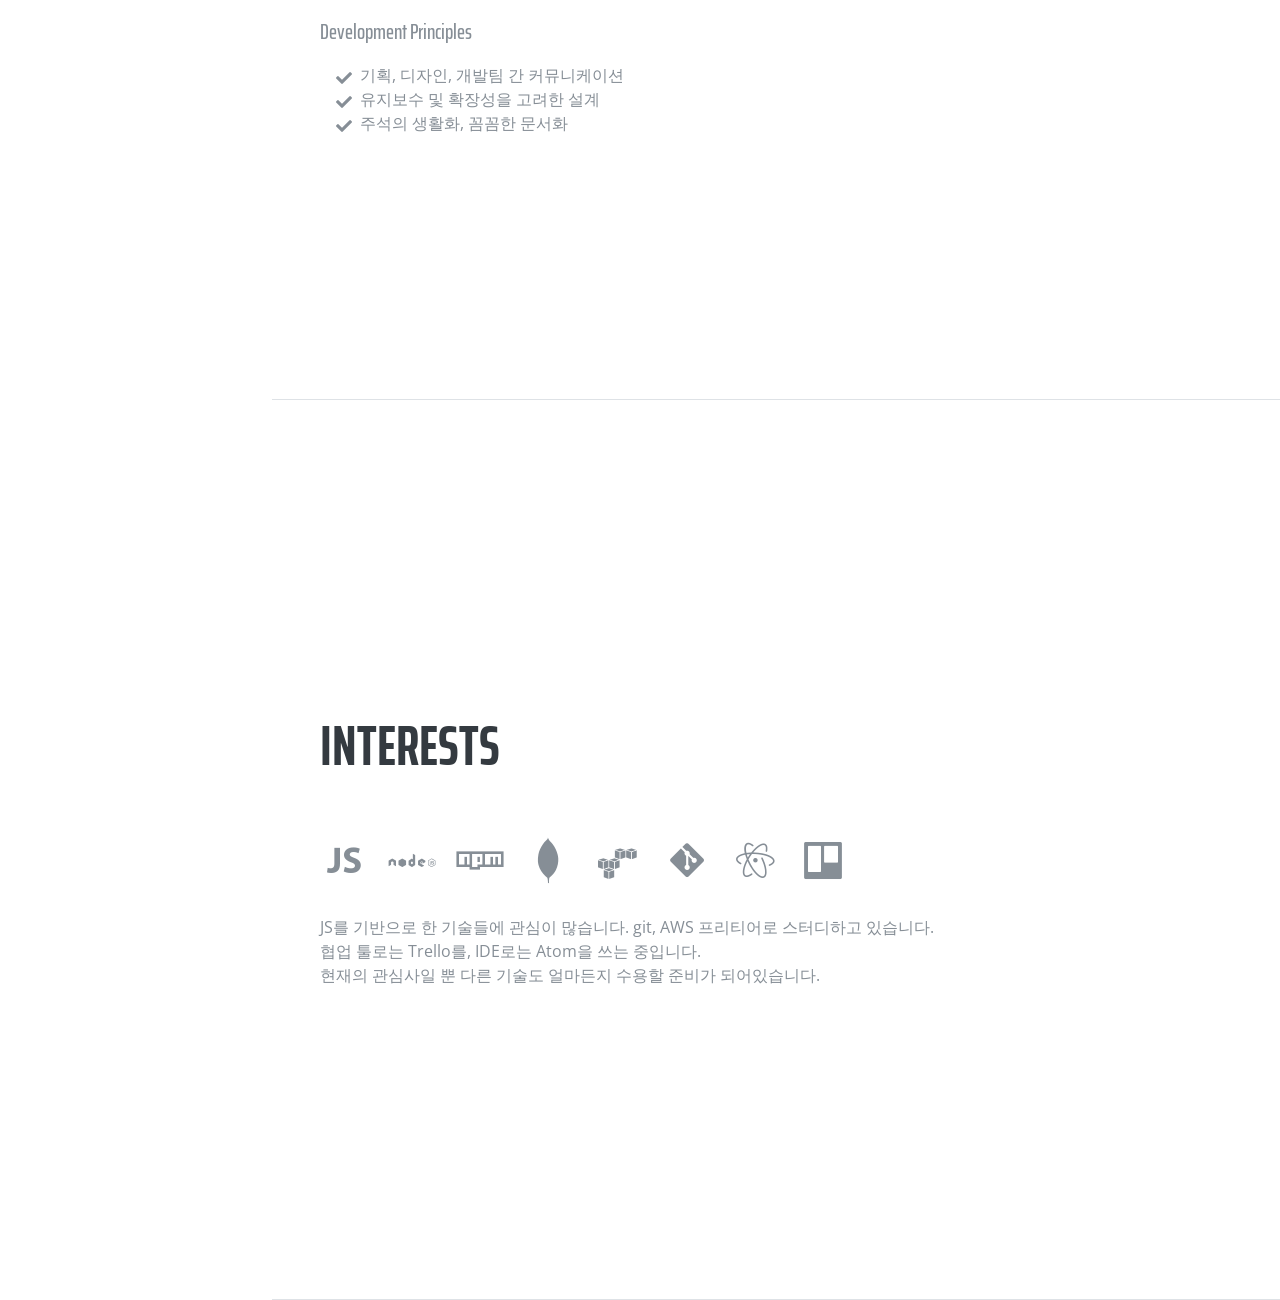
==== commit a4572376: "일부 텍스트 수정" ====
--- a/index.html
+++ b/index.html
@@ -69,7 +69,7 @@
             010-4603-2833<br/>
             <a href="mailto:strongstar1210@gmail.com">strongstar1210@gmail.com</a>
           </div>
-          <p class="mb-5">강한별. 27세. 주니어 개발자.<br/><br/>
+          <p class="mb-5">강한별. 주니어 개발자.<br/><br/>
             생각한 대로 만들고 그것을 보여주는 과정이 재밌습니다. 어떻게 하면 더 보기 좋고, 편하게 쓸 수 있을까를 고민합니다.<br/>
             개발자는 평생 공부해야 한다고 생각합니다. 지금 당장은 기술적인 요구사항에 못 미치더라도 부지런히 따라잡겠습니다.<br/>
             협업의 중요성을 잘 알고 있습니다. 기본적인 비즈니스 매너는 충분히 갖추고 있다고 생각합니다.<br/>
@@ -108,7 +108,7 @@
                 Database: Oracle<br/>
                 Others: SVN, Redmine, Installshield<br/>
                 <br/>
-                웹 기반 리포트(의료 판독문) 검색 솔루션 'IHA-ES'의 개발 전반을 담당.<br/>
+                웹 기반 리포트(의료 판독문) 검색 솔루션 'IHA-ES'의 개발 및 배포 담당.<br/>
                 검색 키워드(병명) 및 조건(환자 이름, 나이 등)에 해당하는 결과를 리스트로 보여주고, 타 시스템(PACS)과 연동하는 솔루션.<br/>
                 병원 내 DB서버, 검색엔진과 데이터를 주고받고 이를 화면에 뿌리는 뷰어단을 주로 개발.<br/>
                 로컬에서만 쓰는 프로그램으로 publish 한 dll 파일들로 설치 파일을 만들어 직접 배포.<br/>
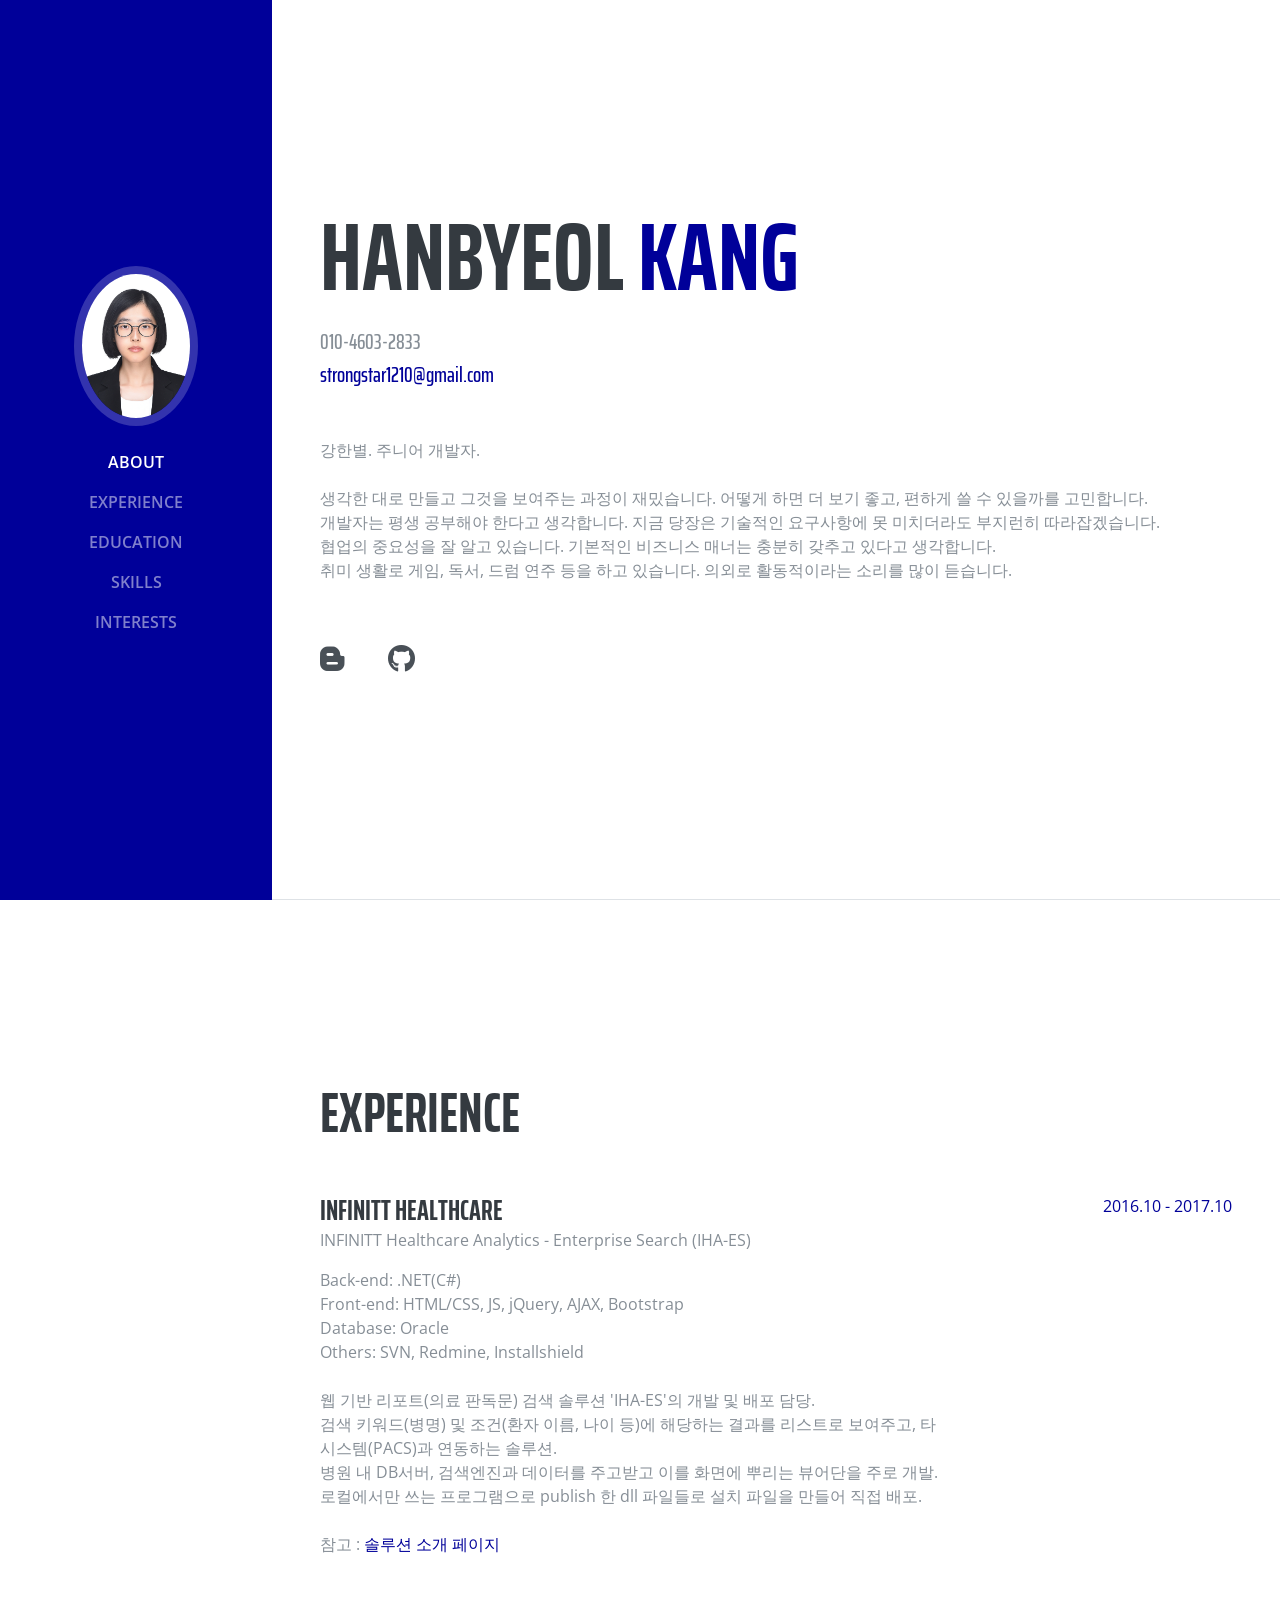
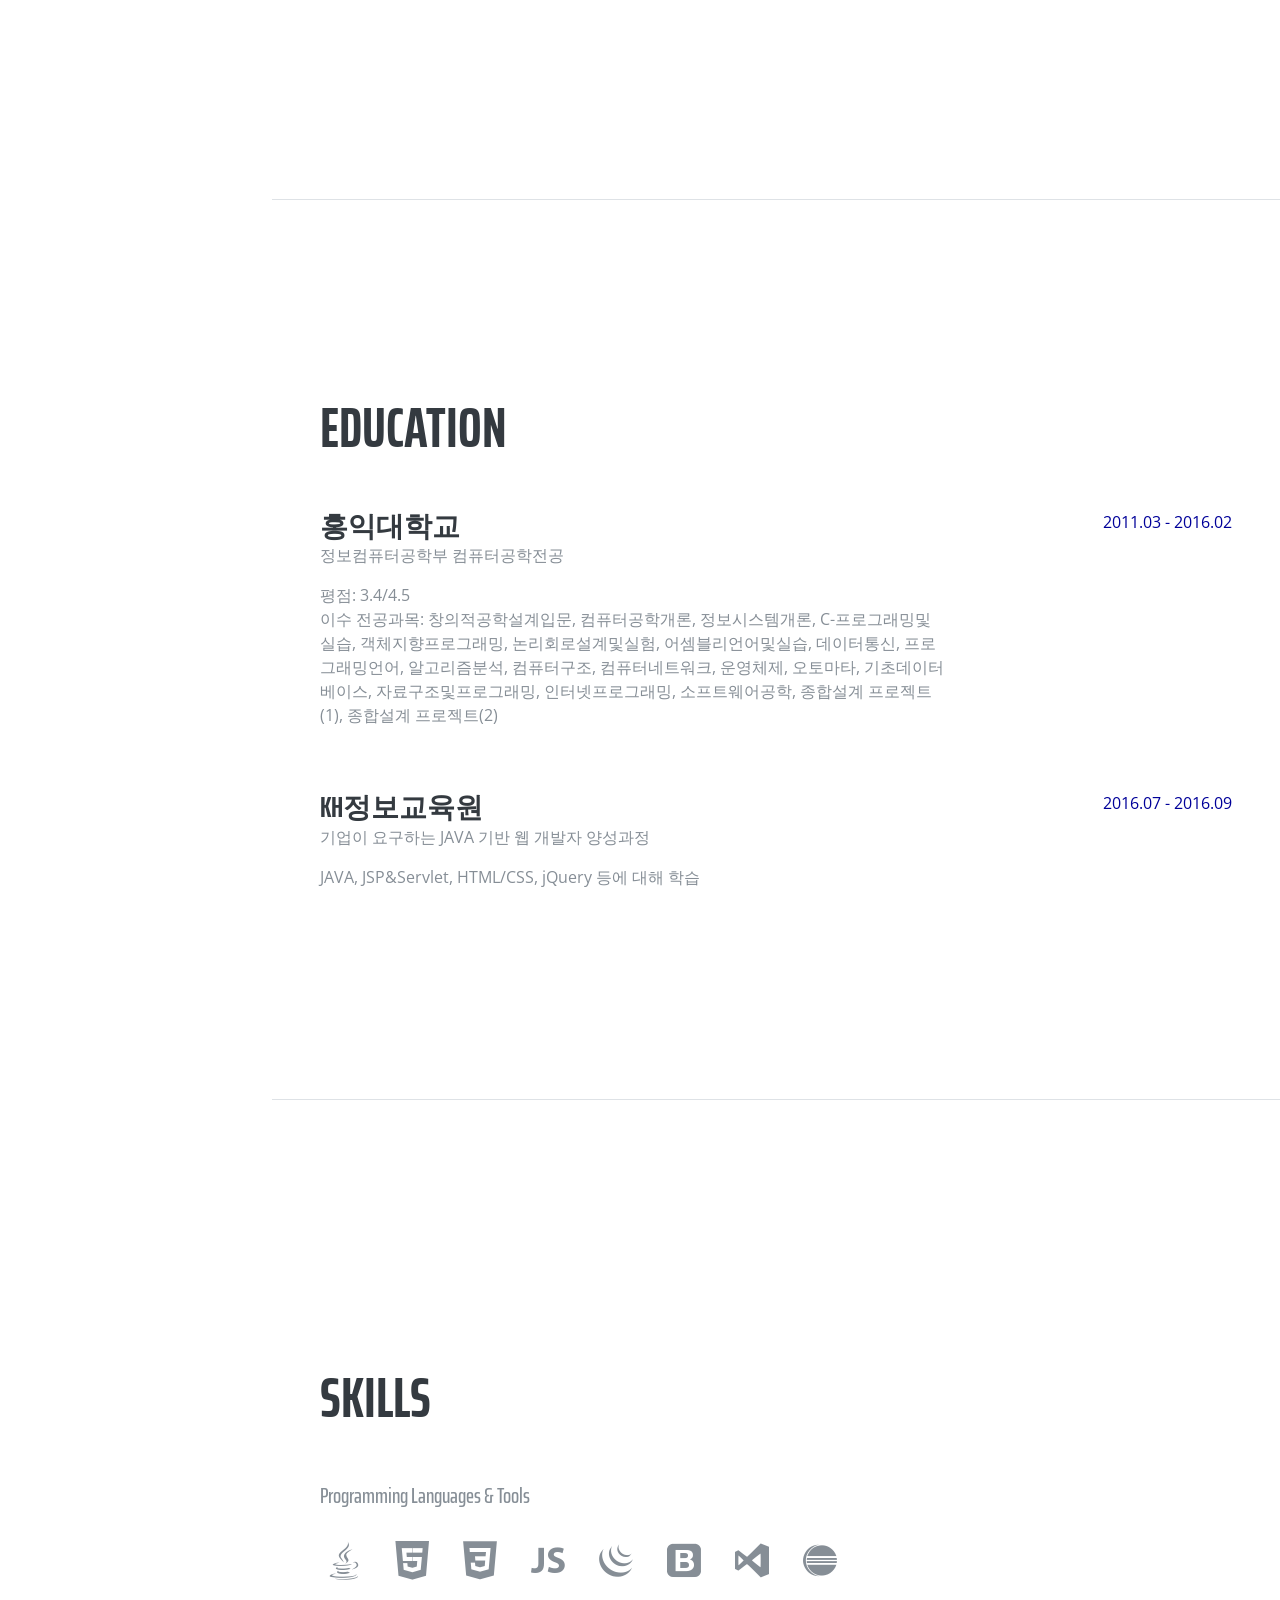
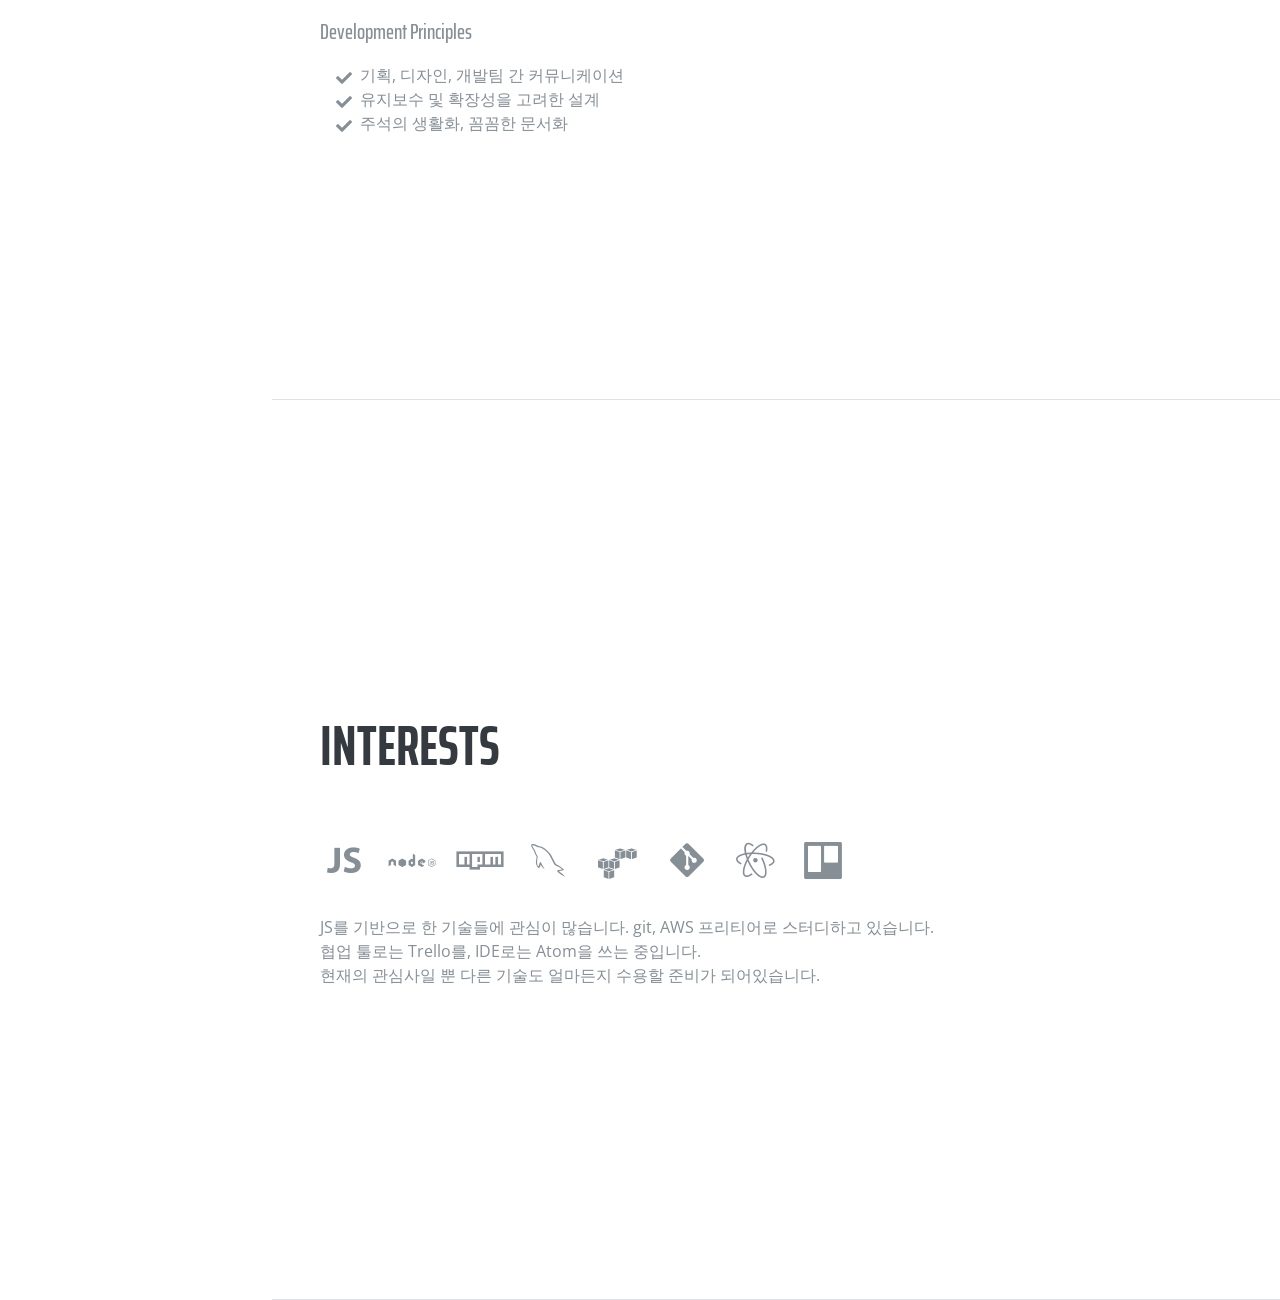
==== commit 9617b1d4: "[04/10] mongodb -> mysql" ====
--- a/index.html
+++ b/index.html
@@ -222,7 +222,7 @@
               <i class="devicons devicons-npm"></i>
             </li>
             <li class="list-inline-item">
-              <i class="devicons devicons-mongodb"></i>
+              <i class="devicons devicons-mysql"></i>
             </li>
             <li class="list-inline-item">
               <i class="devicons devicons-aws"></i>
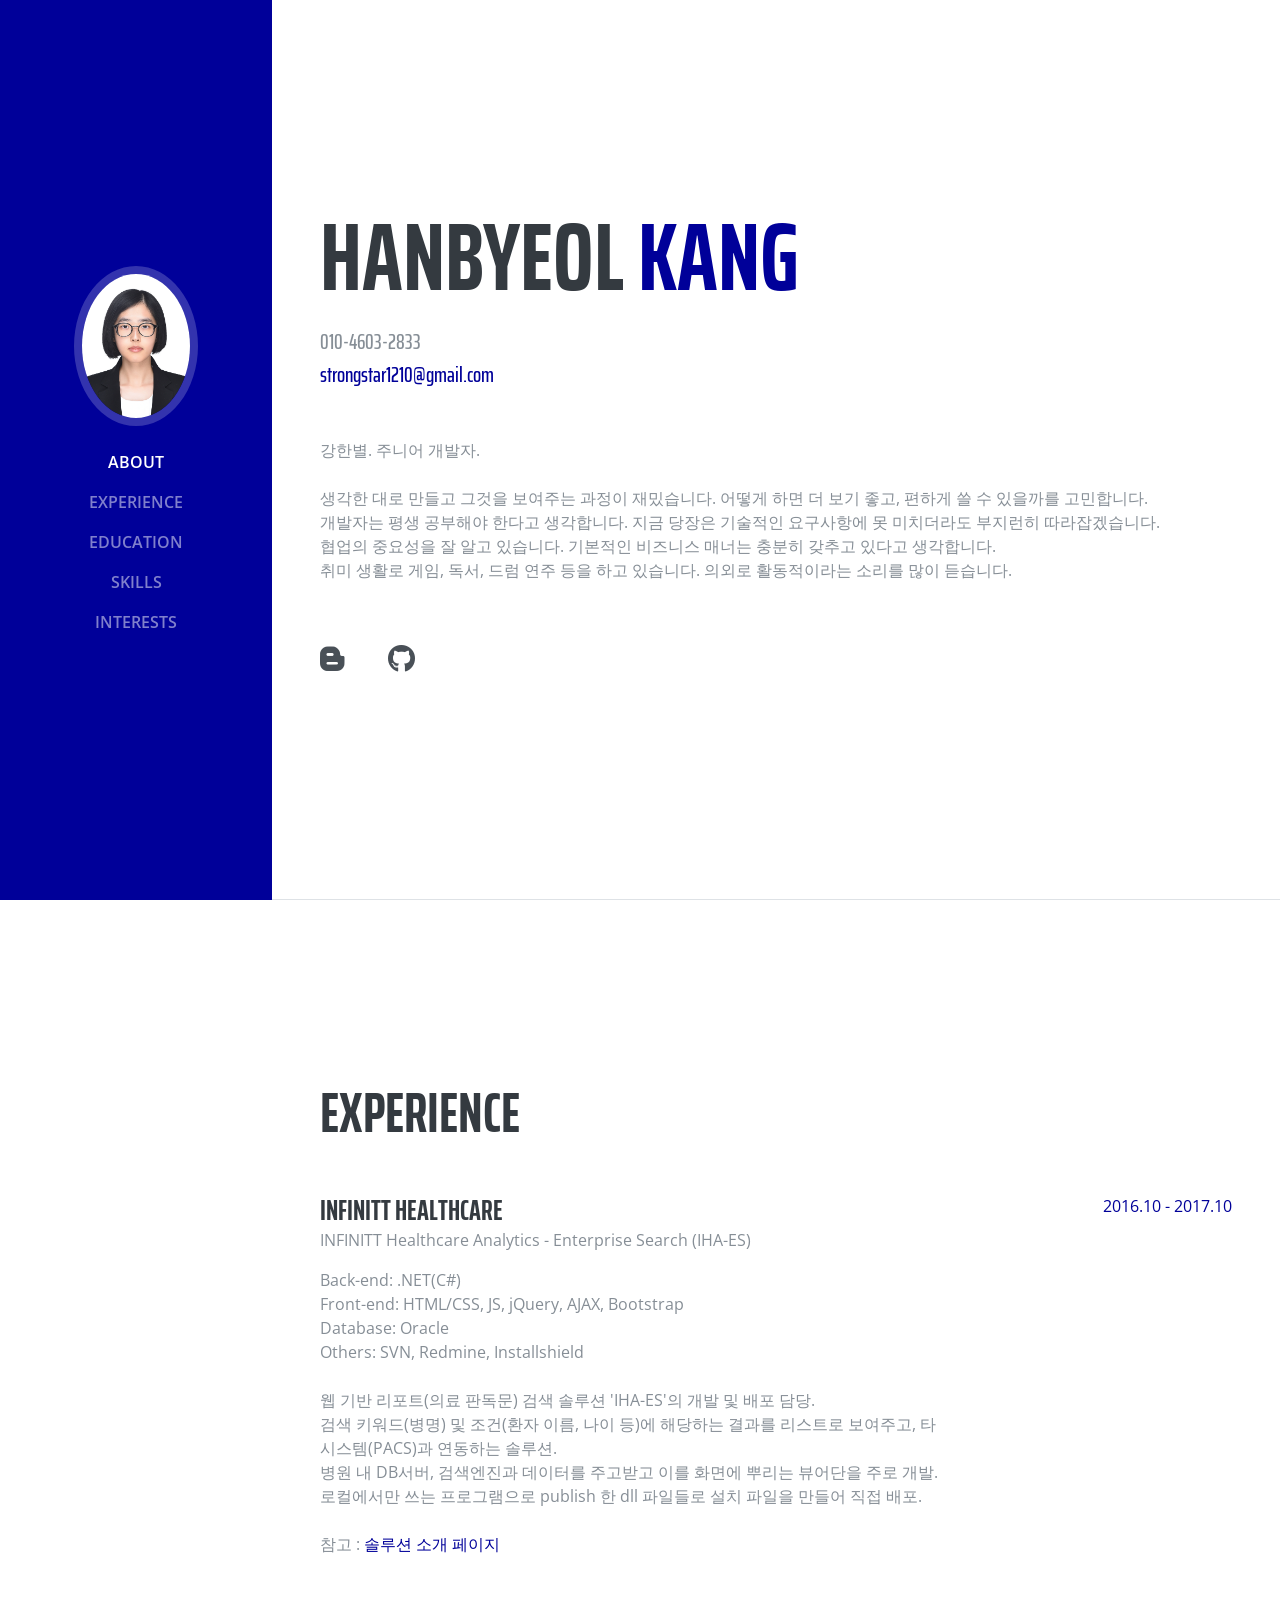
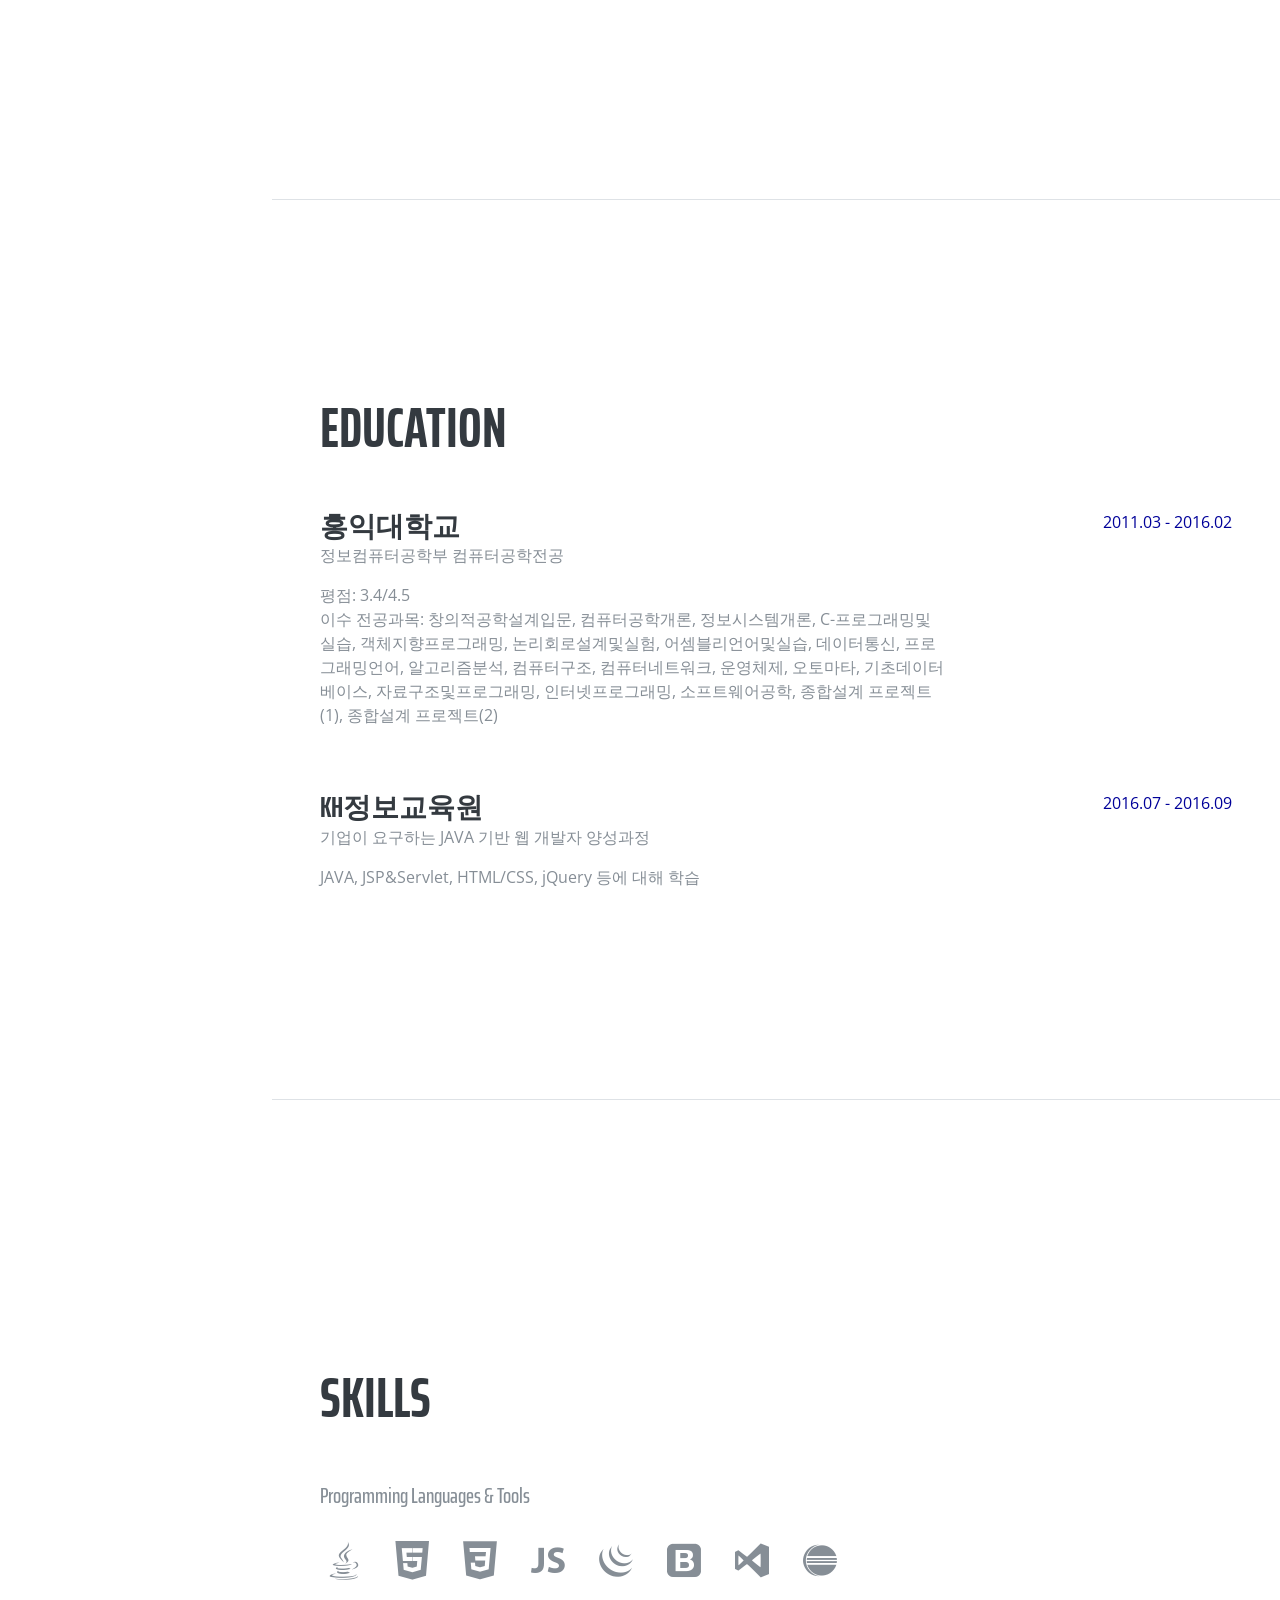
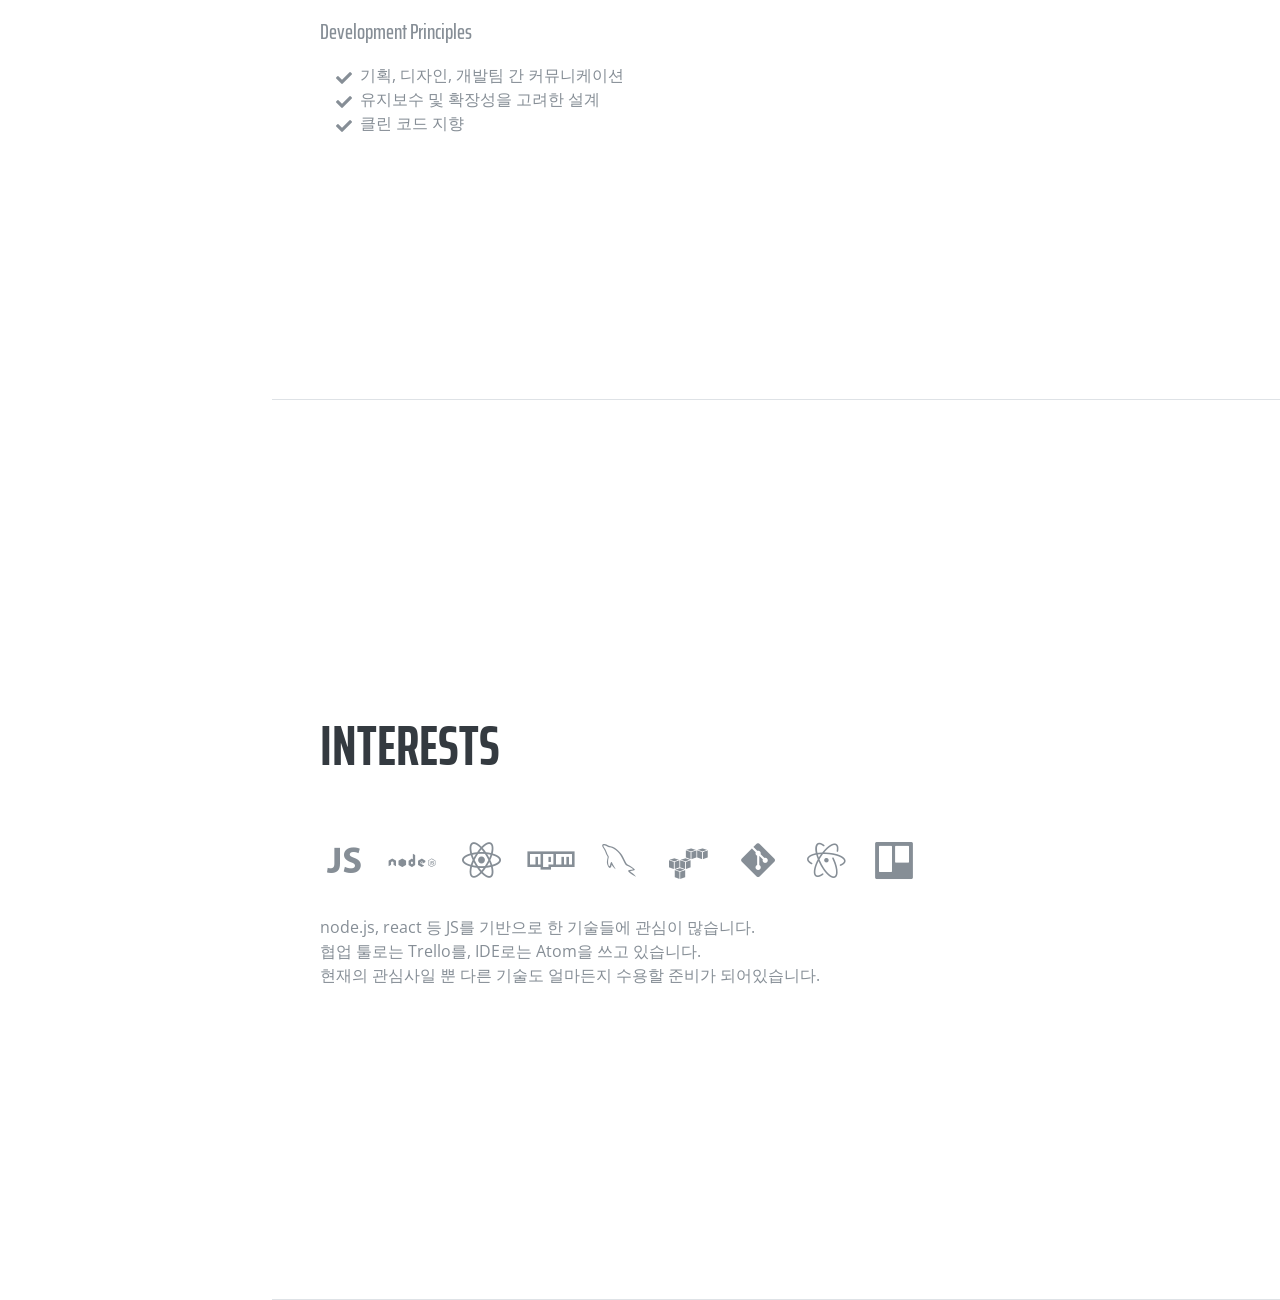
==== commit 3e3b8978: "0531 | 소개 일부 수정" ====
--- a/index.html
+++ b/index.html
@@ -202,7 +202,7 @@
               유지보수 및 확장성을 고려한 설계</li>
             <li>
               <i class="fa-li fa fa-check"></i>
-              주석의 생활화, 꼼꼼한 문서화</li>
+              클린 코드 지향</li>
           </ul>
         </div>
       </section>
@@ -216,7 +216,10 @@
               <i class="devicons devicons-javascript"></i>
             </li>
             <li class="list-inline-item">
-              <i class="devicons devicons devicons-nodejs"></i>
+              <i class="devicons devicons-nodejs"></i>
+            </li>
+            <li class="list-inline-item">
+              <i class="devicons devicons-react"></i>
             </li>
             <li class="list-inline-item">
               <i class="devicons devicons-npm"></i>
@@ -239,8 +242,8 @@
           </ul>
 
           <p class="mb-0">
-            JS를 기반으로 한 기술들에 관심이 많습니다. git, AWS 프리티어로 스터디하고 있습니다.<br/>
-            협업 툴로는 Trello를, IDE로는 Atom을 쓰는 중입니다.<br/>
+            node.js, react 등 JS를 기반으로 한 기술들에 관심이 많습니다.<br/>
+            협업 툴로는 Trello를, IDE로는 Atom을 쓰고 있습니다.<br/>
             현재의 관심사일 뿐 다른 기술도 얼마든지 수용할 준비가 되어있습니다.
           </p>
         </div>
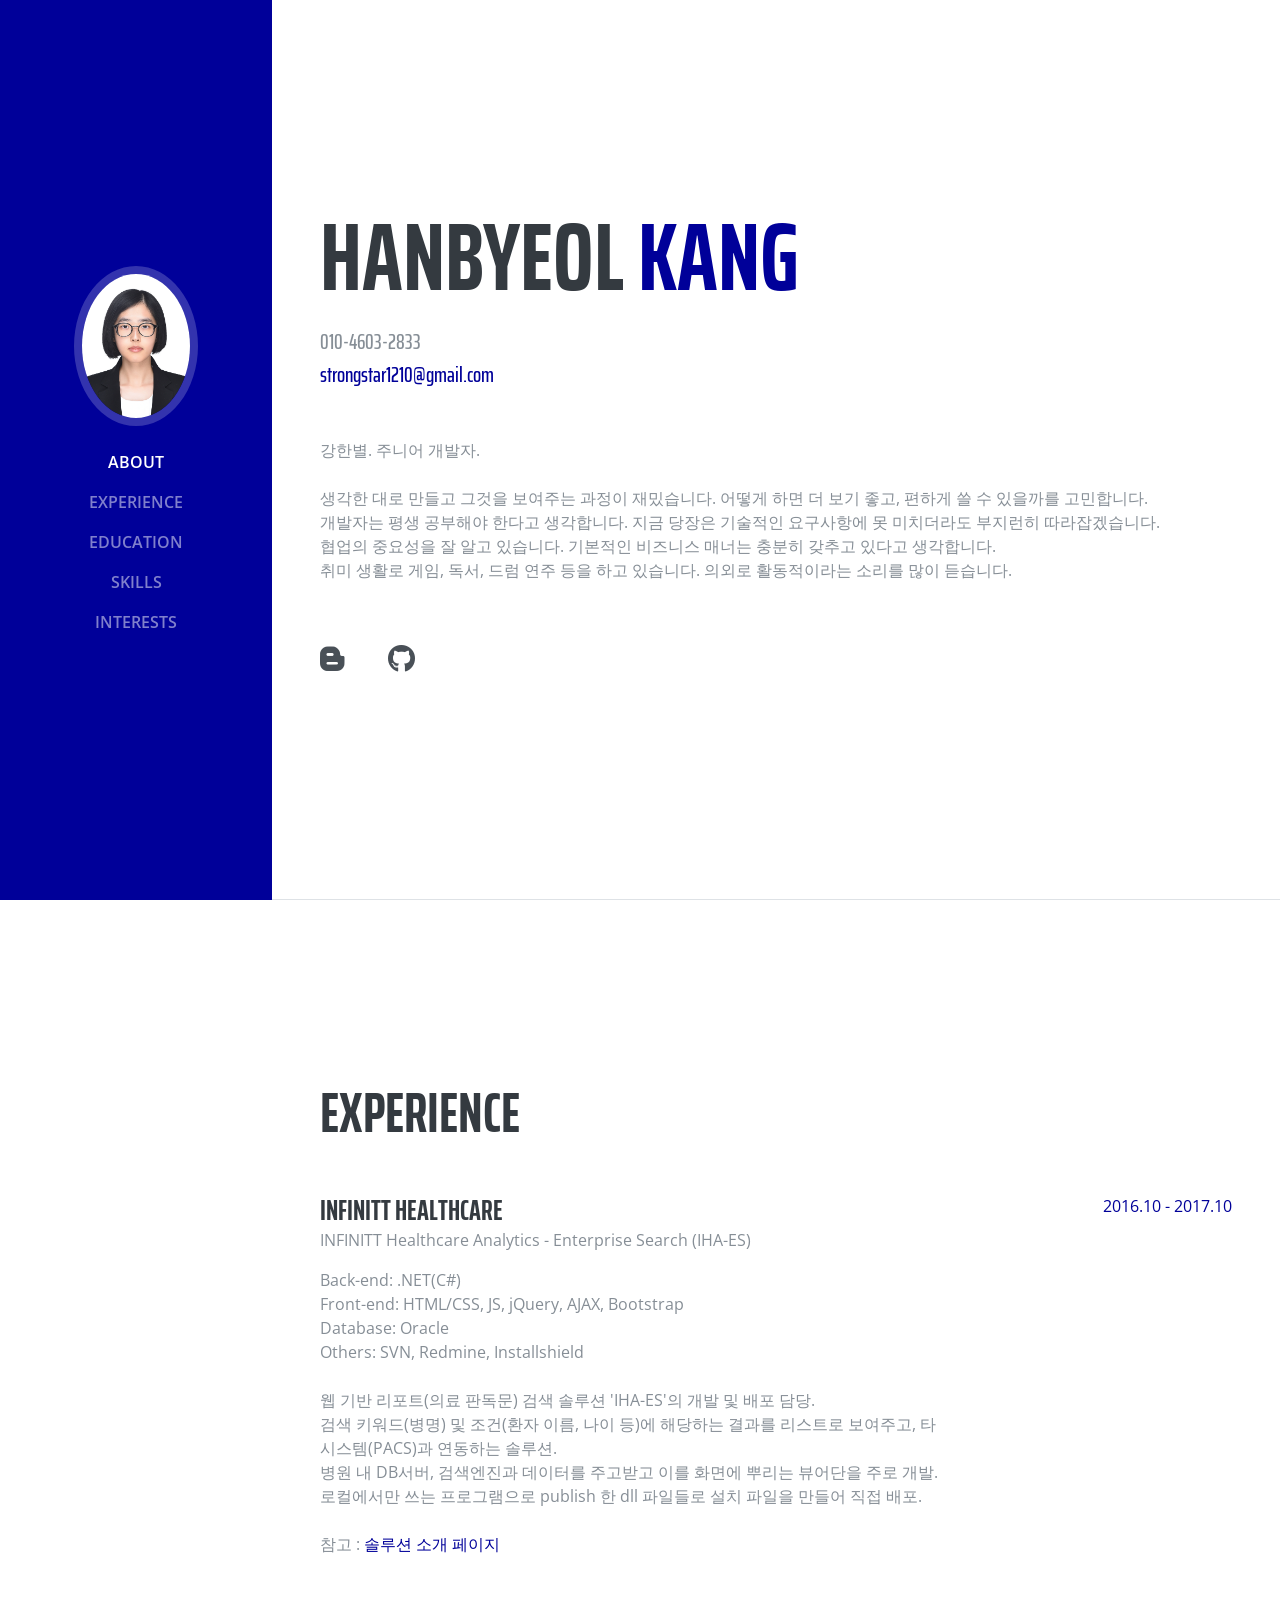
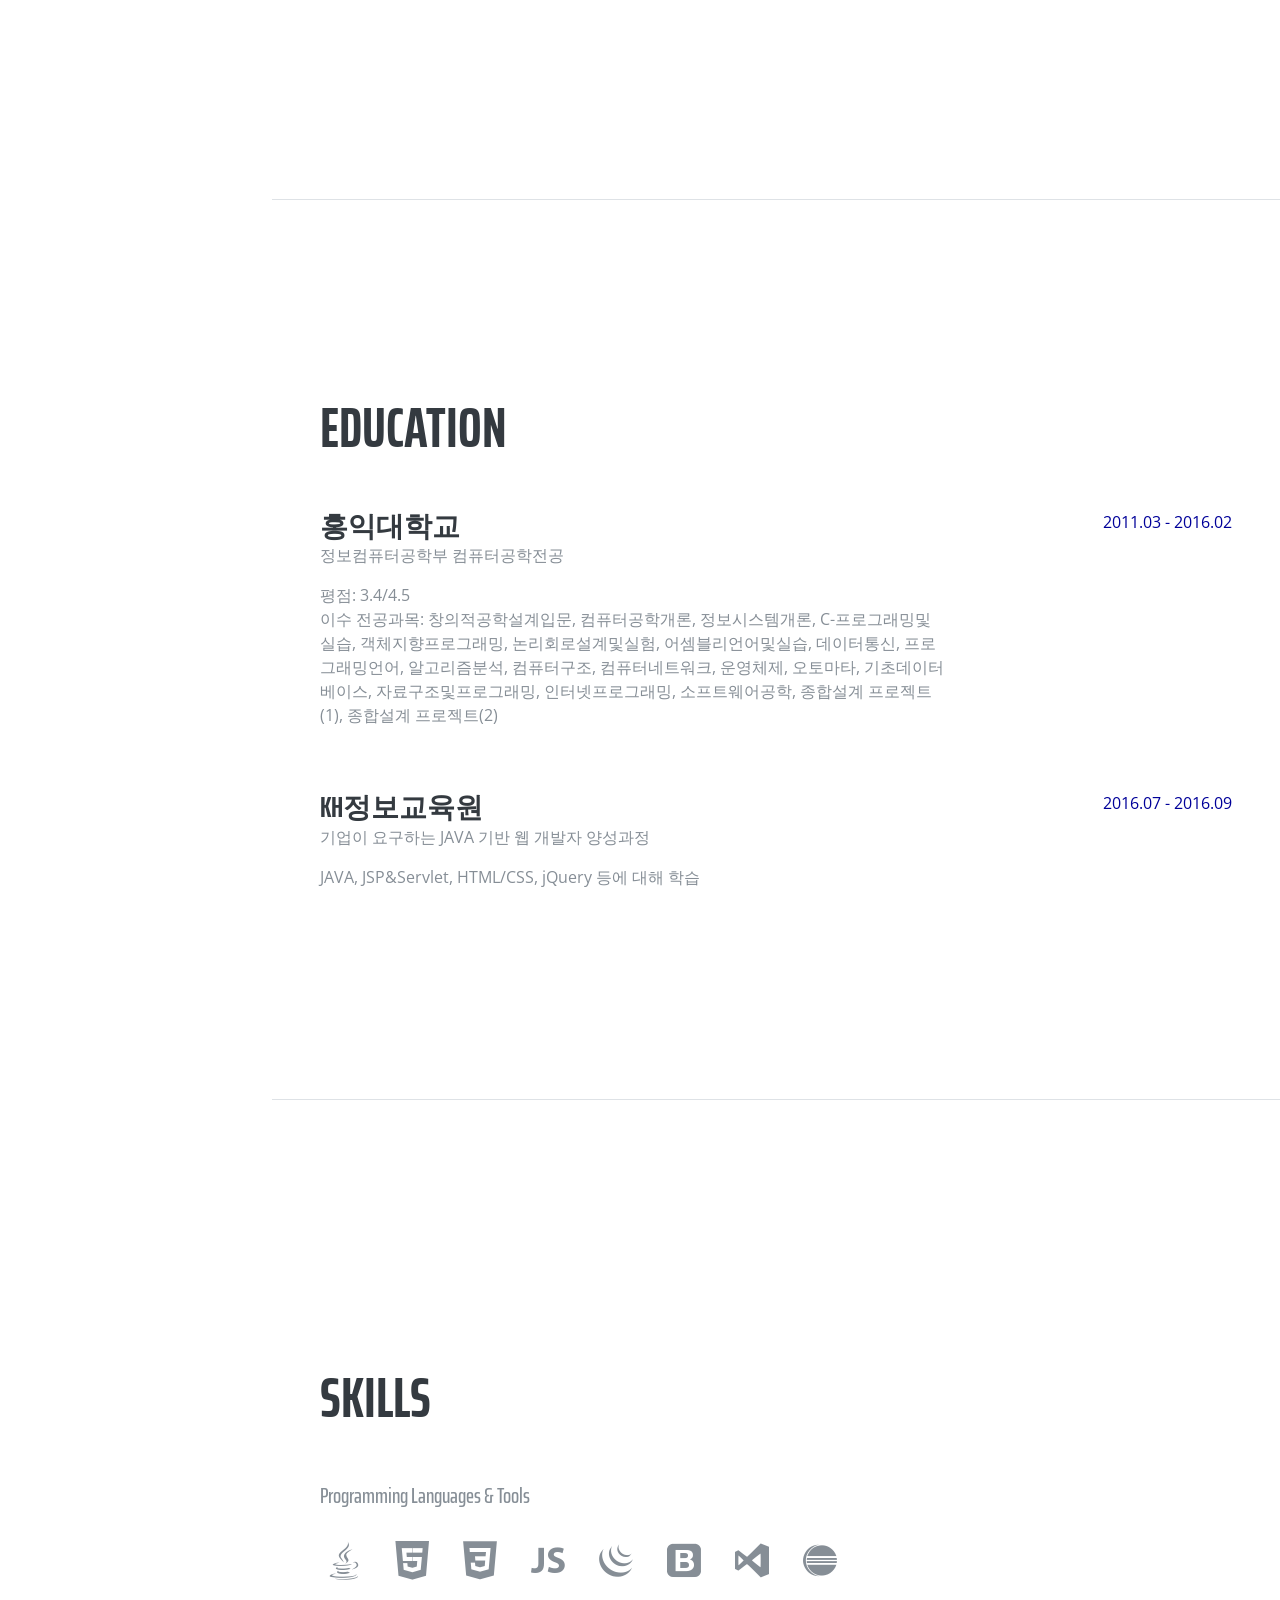
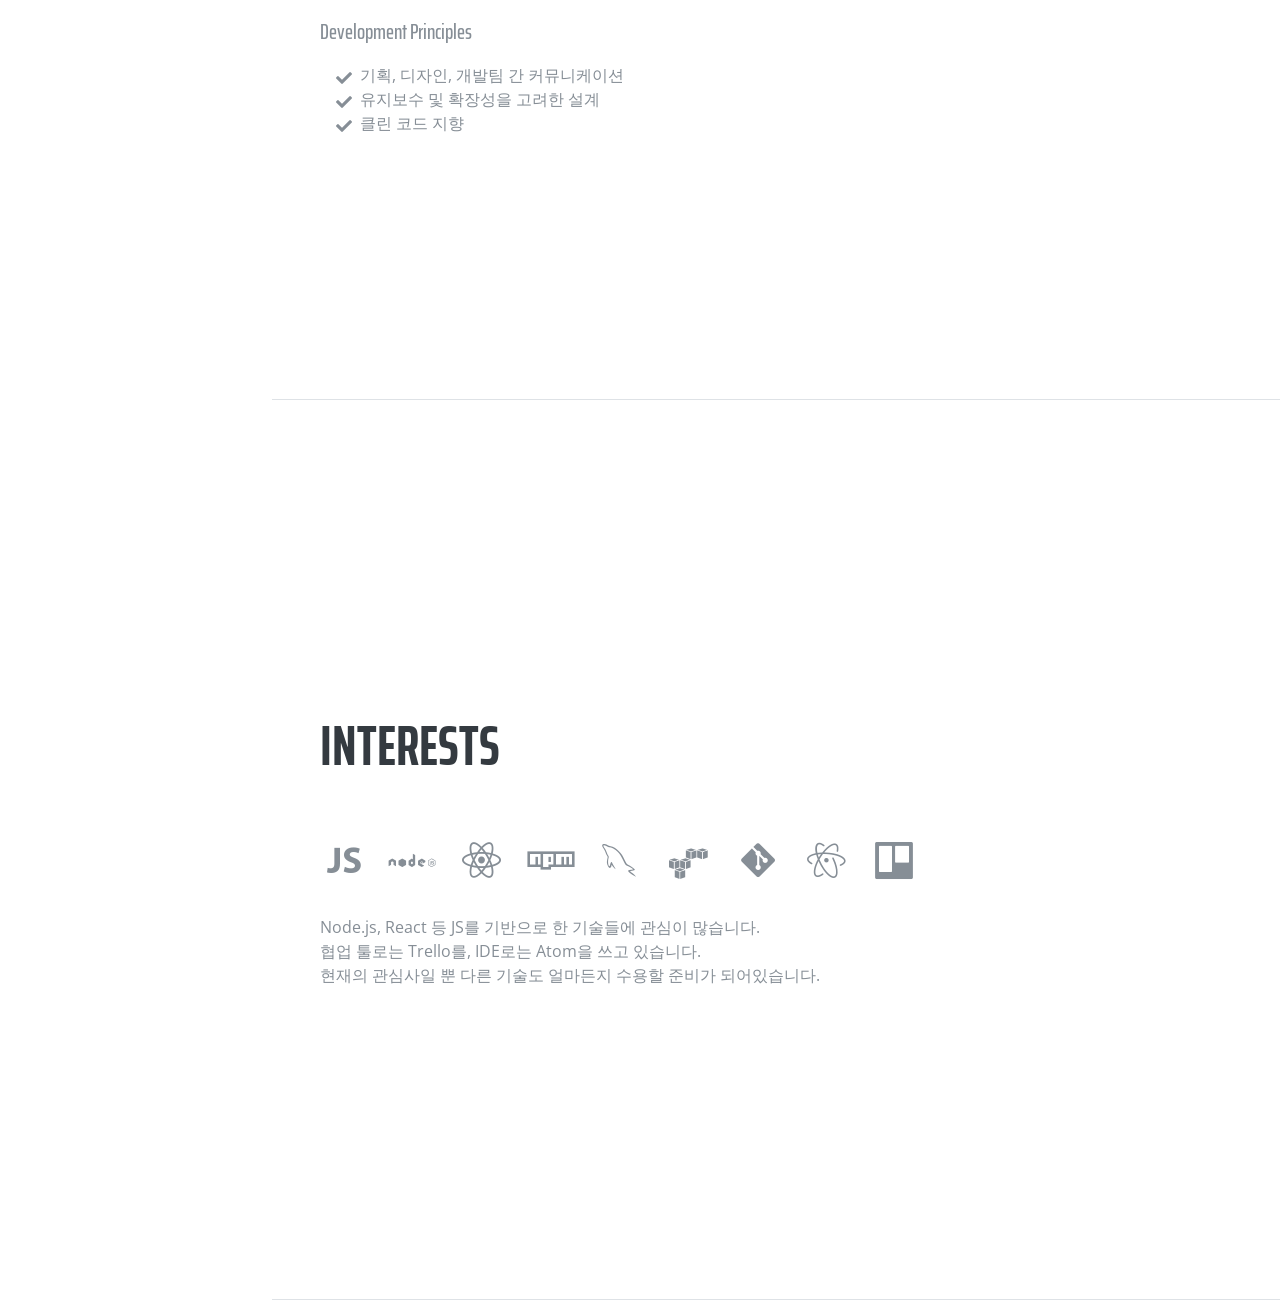
==== commit d70903d6: "0531 | 소개 일부 수정" ====
--- a/index.html
+++ b/index.html
@@ -242,7 +242,7 @@
           </ul>
 
           <p class="mb-0">
-            node.js, react 등 JS를 기반으로 한 기술들에 관심이 많습니다.<br/>
+            Node.js, React 등 JS를 기반으로 한 기술들에 관심이 많습니다.<br/>
             협업 툴로는 Trello를, IDE로는 Atom을 쓰고 있습니다.<br/>
             현재의 관심사일 뿐 다른 기술도 얼마든지 수용할 준비가 되어있습니다.
           </p>
